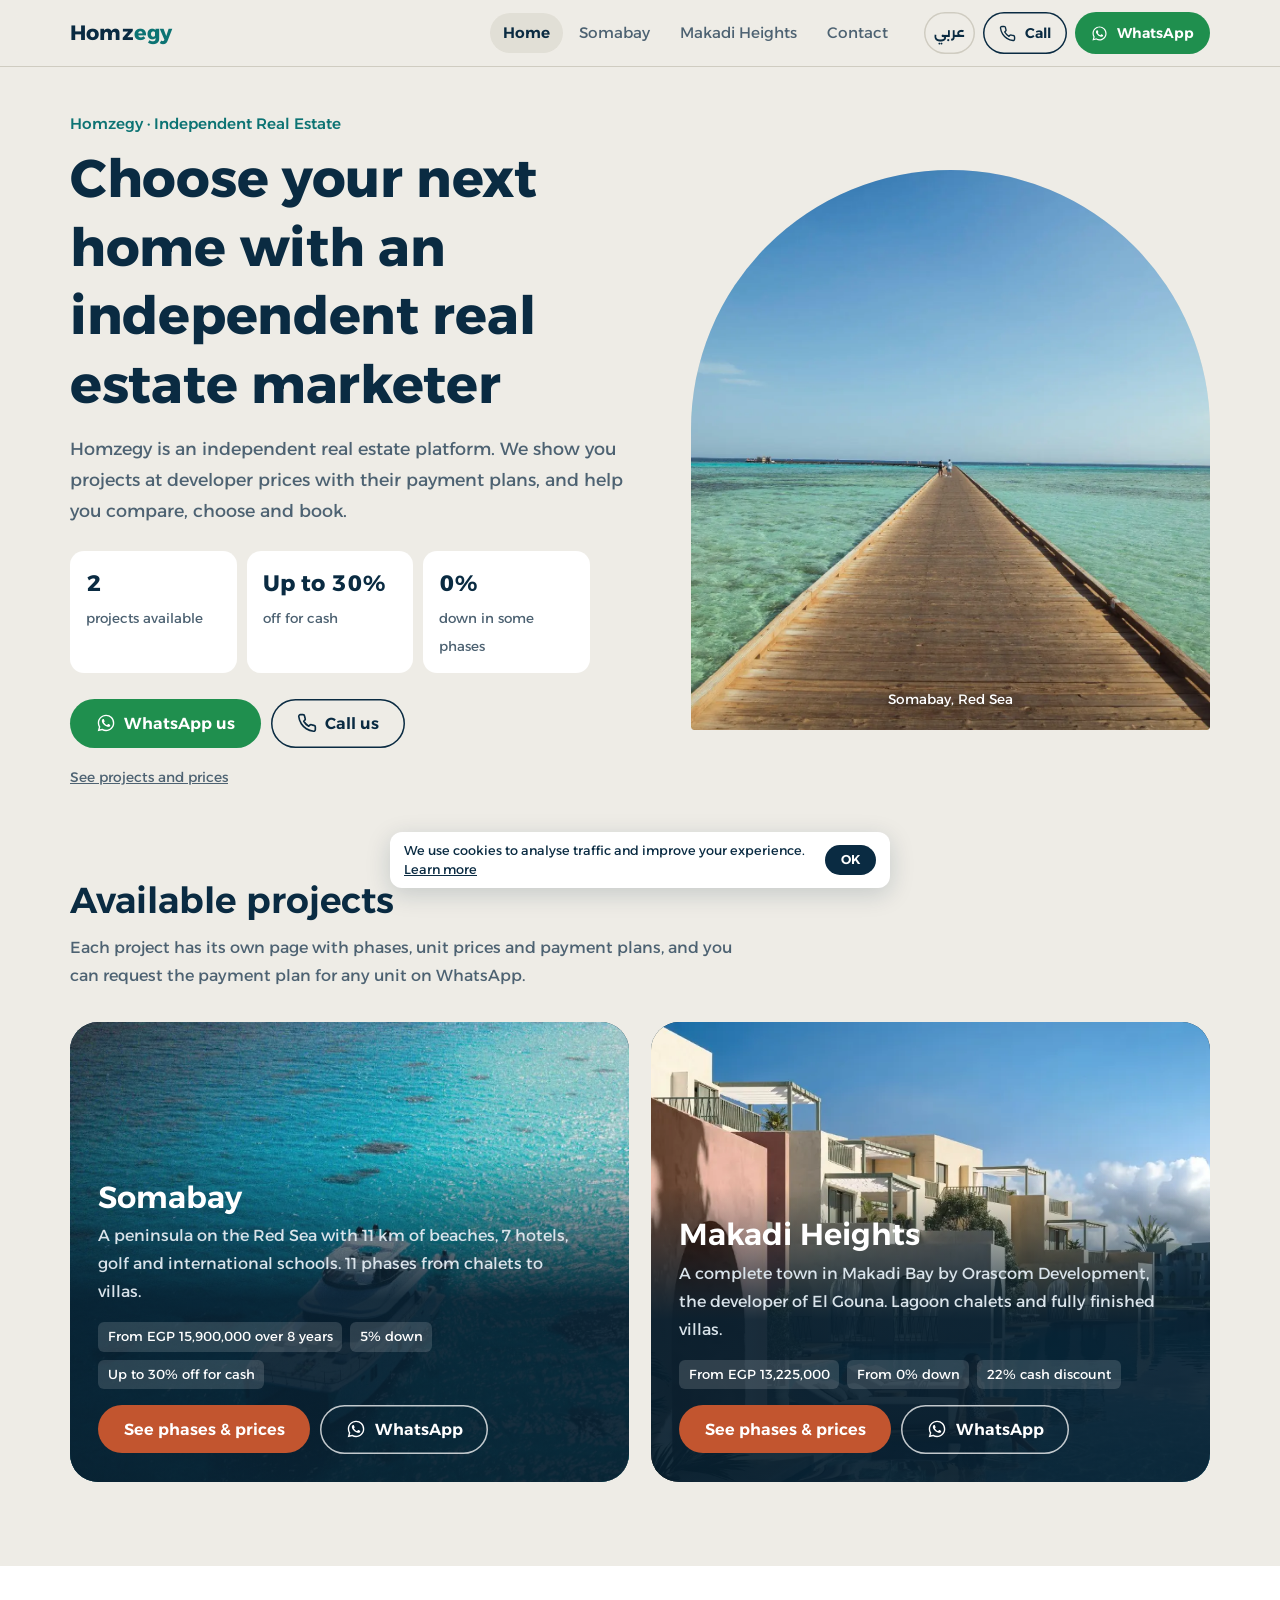
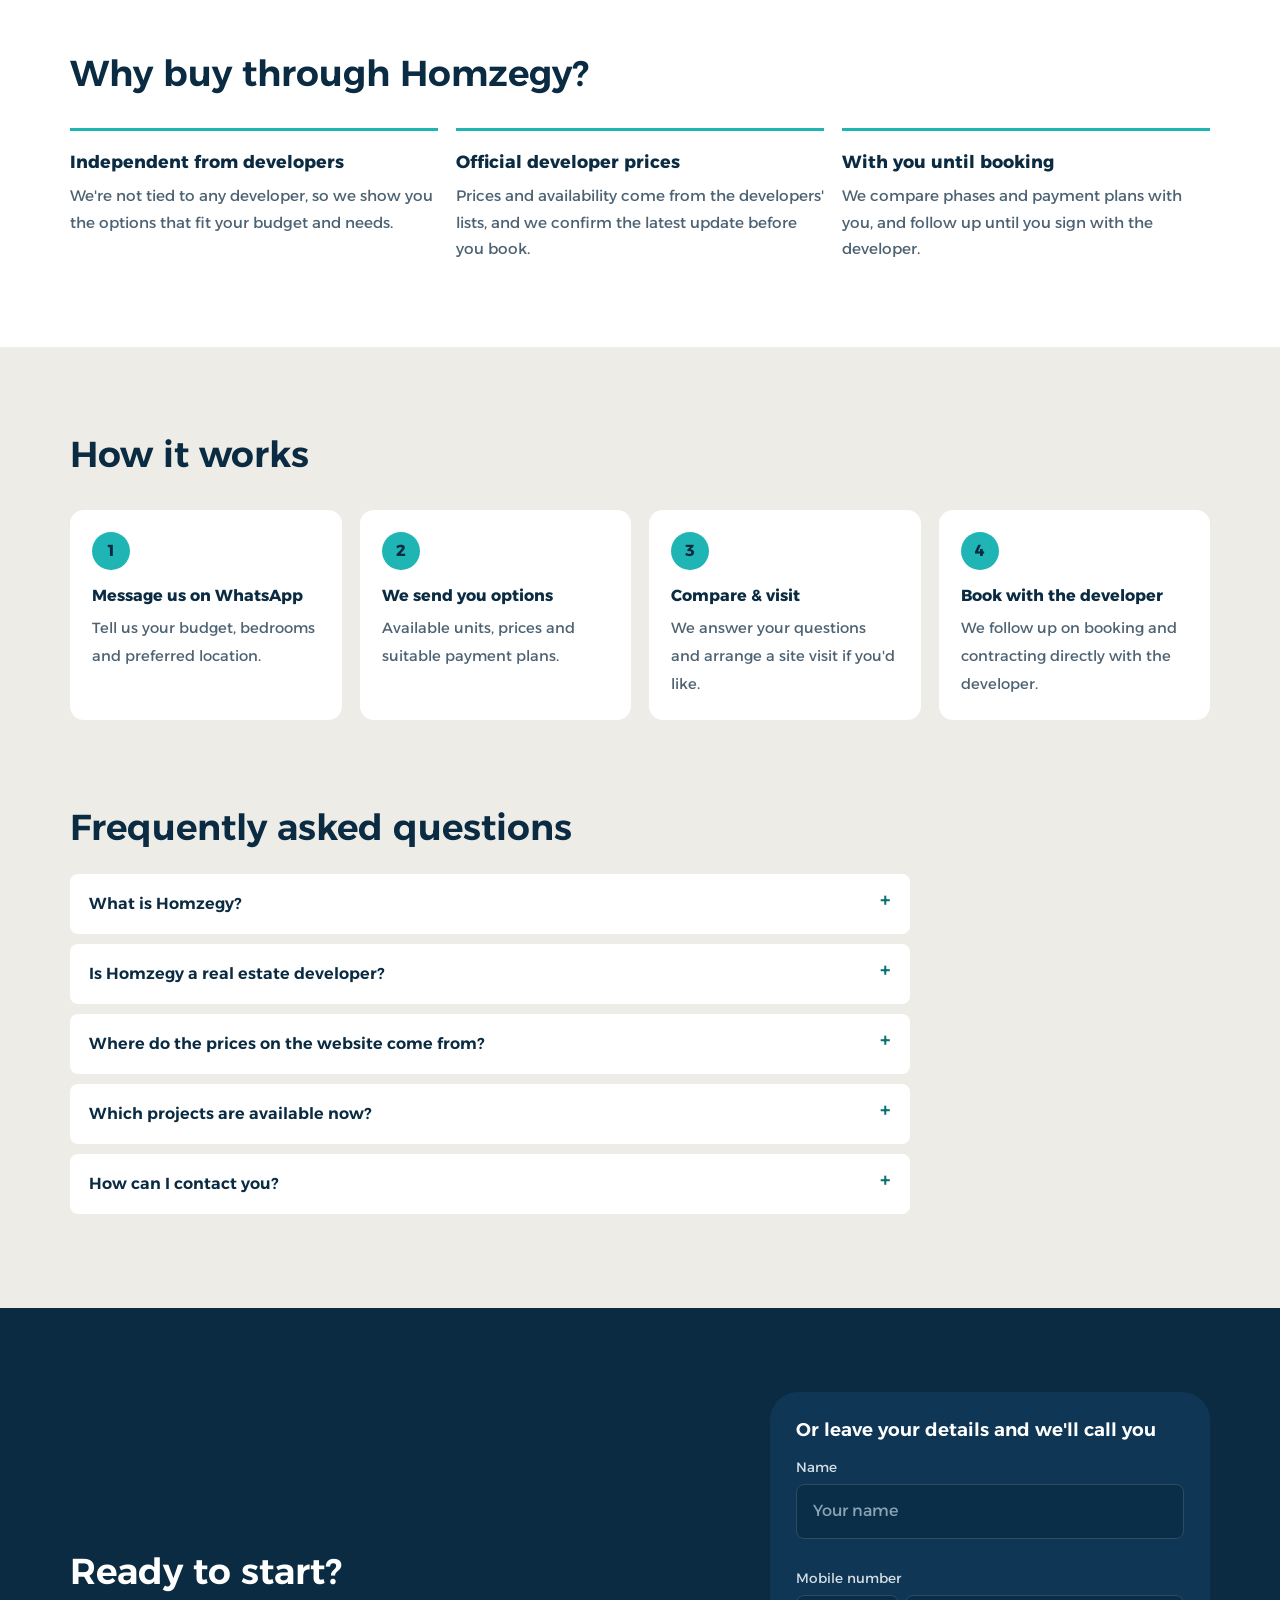
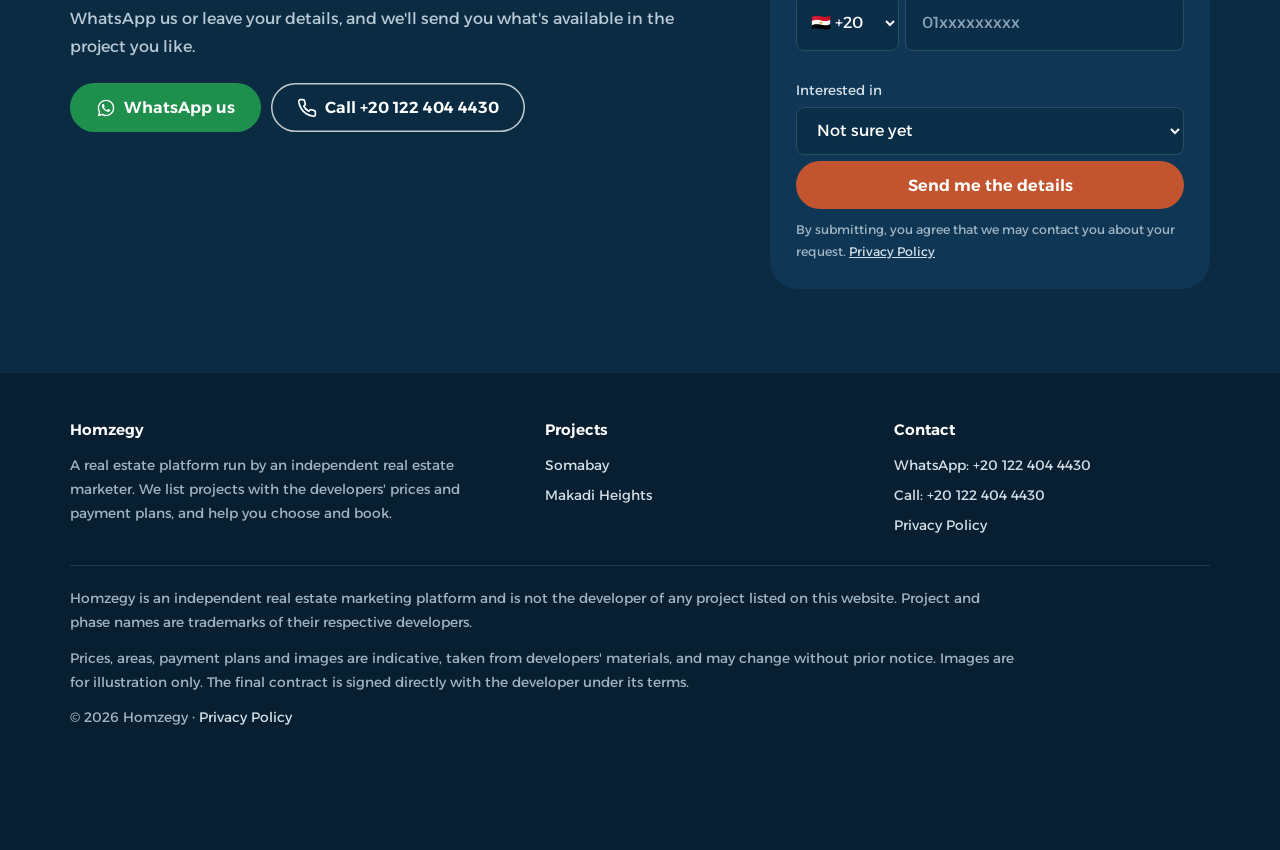
==== en/index.html @ 3684ed9f "Somabay prices section → marketing headline + offer chips + 4 type cards with images (no prices); re" ====
<!doctype html>
<html lang="en" dir="ltr">
<head>
<meta charset="utf-8">
<!-- Consent Mode v2: denied by default in EEA/UK/CH (until the visitor accepts), granted elsewhere -->
<script>window.dataLayer=window.dataLayer||[];function gtag(){dataLayer.push(arguments);}
var hzD={ad_storage:'denied',ad_user_data:'denied',ad_personalization:'denied',analytics_storage:'denied'},hzG={ad_storage:'granted',ad_user_data:'granted',ad_personalization:'granted',analytics_storage:'granted'};
gtag('consent','default',Object.assign({region:["AT", "BE", "BG", "HR", "CY", "CZ", "DK", "EE", "FI", "FR", "DE", "GR", "HU", "IE", "IT", "LV", "LT", "LU", "MT", "NL", "PL", "PT", "RO", "SK", "SI", "ES", "SE", "IS", "LI", "NO", "GB", "CH"],wait_for_update:500},hzD));
gtag('consent','default',hzG);
try{var hzC=localStorage.getItem('hz_consent');if(hzC)gtag('consent','update',hzC==='granted'?hzG:hzD);}catch(e){}</script>
<!-- Google Tag Manager -->
<script>(function(w,d,s,l,i){w[l]=w[l]||[];w[l].push({'gtm.start':
new Date().getTime(),event:'gtm.js'});var f=d.getElementsByTagName(s)[0],
j=d.createElement(s),dl=l!='dataLayer'?'&l='+l:'';j.async=true;j.src=
'https://www.googletagmanager.com/gtm.js?id='+i+dl;f.parentNode.insertBefore(j,f);
})(window,document,'script','dataLayer','GTM-5B2ZWT3M');</script>
<!-- End Google Tag Manager -->
<meta name="viewport" content="width=device-width, initial-scale=1">
<title>Homzegy | Independent Real Estate Platform in Egypt: Prices &amp; Payment Plans</title>
<meta name="description" content="Homzegy is an independent real estate platform run by an independent marketer. Compare project prices and payment plans, including Somabay (from EGP 15.9M in installments) and Makadi Heights (from EGP 13.23M), and chat with us on WhatsApp.">
<link rel="canonical" href="https://homzegy.com/en/">
<link rel="alternate" hreflang="ar" href="https://homzegy.com/">
<link rel="alternate" hreflang="en" href="https://homzegy.com/en/">
<link rel="alternate" hreflang="x-default" href="https://homzegy.com/">
<meta name="robots" content="index,follow,max-image-preview:large">
<meta name="theme-color" content="#0A2B42">
<meta property="og:type" content="website">
<meta property="og:site_name" content="Homzegy">
<meta property="og:locale" content="en_US">
<meta property="og:locale:alternate" content="ar_EG">
<meta property="og:title" content="Homzegy | Independent Real Estate Platform in Egypt: Prices &amp; Payment Plans">
<meta property="og:description" content="Homzegy is an independent real estate platform run by an independent marketer. Compare project prices and payment plans, including Somabay (from EGP 15.9M in installments) and Makadi Heights (from EGP 13.23M), and chat with us on WhatsApp.">
<meta property="og:url" content="https://homzegy.com/en/">
<meta property="og:image" content="https://homzegy.com/assets/img/brand/og-home.jpg">
<meta property="og:image:width" content="1200">
<meta property="og:image:height" content="630">
<meta name="twitter:card" content="summary_large_image">
<link rel="icon" href="/assets/img/brand/favicon.svg" type="image/svg+xml">
<link rel="apple-touch-icon" href="/assets/img/brand/apple-touch-icon.png">
<link rel="preconnect" href="https://fonts.googleapis.com">
<link rel="preconnect" href="https://fonts.gstatic.com" crossorigin>
<link href="https://fonts.googleapis.com/css2?family=Alexandria:wght@300;400;500;600;700&display=swap" rel="stylesheet">
<link rel="preload" as="image" href="/assets/img/somabay/g-jetty.webp" fetchpriority="high">
<link rel="stylesheet" href="/assets/css/style.css?v=25">
<script type="application/ld+json">{"@context": "https://schema.org", "@type": "RealEstateAgent", "@id": "https://homzegy.com/#org", "name": "Homzegy", "url": "https://homzegy.com/", "logo": "https://homzegy.com/assets/img/brand/apple-touch-icon.png", "image": "https://homzegy.com/assets/img/brand/og-home.jpg", "telephone": "+201224044430", "areaServed": {"@type": "Country", "name": "Egypt"}, "description": "An independent real estate platform in Egypt run by an independent real estate marketer, listing projects with developer prices and payment plans, currently including Somabay and Makadi Heights.", "contactPoint": {"@type": "ContactPoint", "telephone": "+201224044430", "contactType": "sales", "availableLanguage": ["ar", "en"]}}</script>
<script type="application/ld+json">{"@context": "https://schema.org", "@type": "WebSite", "name": "Homzegy", "url": "https://homzegy.com/en/", "inLanguage": "en", "publisher": {"@id": "https://homzegy.com/#org"}}</script>
<script type="application/ld+json">{"@context": "https://schema.org", "@type": "FAQPage", "mainEntity": [{"@type": "Question", "name": "What is Homzegy?", "acceptedAnswer": {"@type": "Answer", "text": "Homzegy is a real estate platform run by an independent real estate marketer. We list projects with the developers' prices and payment plans, and help you compare, choose and book."}}, {"@type": "Question", "name": "Is Homzegy a real estate developer?", "acceptedAnswer": {"@type": "Answer", "text": "No. Homzegy isn't affiliated with any developer. You sign directly with the developer, and we help you from the first question until booking."}}, {"@type": "Question", "name": "Where do the prices on the website come from?", "acceptedAnswer": {"@type": "Answer", "text": "From the developers' official price lists as of October 2026. Prices change, so we confirm the latest price and availability before you book."}}, {"@type": "Question", "name": "Which projects are available now?", "acceptedAnswer": {"@type": "Answer", "text": "Somabay on the Red Sea, from EGP 15,900,000 on 8-year installments with 5% down and up to 30% off for cash; and Makadi Heights by Orascom Development, from EGP 13,225,000 with down payments from 0%."}}, {"@type": "Question", "name": "How can I contact you?", "acceptedAnswer": {"@type": "Answer", "text": "WhatsApp or call +20 122 404 4430, or leave your details in the form and we'll call you."}}]}</script>
</head>
<body data-project="Homzegy" data-page="home" data-wa-default="Hello, I&#x27;d like to know the available projects.">
<!-- Google Tag Manager (noscript) -->
<noscript><iframe src="https://www.googletagmanager.com/ns.html?id=GTM-5B2ZWT3M"
height="0" width="0" style="display:none;visibility:hidden"></iframe></noscript>
<!-- End Google Tag Manager (noscript) -->
<a class="sr-only" href="#main">Skip to content</a>
<header class="top">
  <div class="wrap">
    <a class="brand" href="/en/" aria-label="Homzegy home">Homz<span>egy</span></a>
    <nav class="nav" aria-label="Main menu"><a href="/en/" aria-current="page">Home</a><a href="/en/somabay/">Somabay</a><a href="/en/makadi-heights/">Makadi Heights</a><a href="#contact">Contact</a></nav>
    <div class="top-actions">
      <a class="lang-sw" href="/" hreflang="ar" lang="ar" data-lang-switch>عربي</a>
      <a class="btn btn-ghost btn-sm" href="tel:+201224044430" data-call data-loc="header"><svg viewBox="0 0 24 24" aria-hidden="true" fill="none" stroke="currentColor" stroke-width="2" stroke-linecap="round" stroke-linejoin="round"><path d="M22 16.92v3a2 2 0 0 1-2.18 2 19.8 19.8 0 0 1-8.63-3.07 19.5 19.5 0 0 1-6-6A19.8 19.8 0 0 1 2.12 4.18 2 2 0 0 1 4.11 2h3a2 2 0 0 1 2 1.72c.13.96.36 1.9.7 2.81a2 2 0 0 1-.45 2.11L8.09 9.91a16 16 0 0 0 6 6l1.27-1.27a2 2 0 0 1 2.11-.45c.91.34 1.85.57 2.81.7A2 2 0 0 1 22 16.92Z"/></svg><span>Call</span></a>
      <a class="btn btn-wa btn-sm" href="https://wa.me/201224044430" data-wa data-loc="header"><svg viewBox="0 0 24 24" aria-hidden="true" fill="currentColor"><path d="M19.05 4.91A9.82 9.82 0 0 0 12.04 2C6.58 2 2.13 6.45 2.13 11.91c0 1.75.46 3.45 1.32 4.95L2.05 22l5.25-1.38a9.9 9.9 0 0 0 4.74 1.21c5.46 0 9.91-4.45 9.91-9.91 0-2.65-1.03-5.14-2.9-7.01Zm-7.01 15.24a8.2 8.2 0 0 1-4.19-1.15l-.3-.18-3.12.82.83-3.04-.2-.31a8.19 8.19 0 0 1-1.26-4.38c0-4.54 3.7-8.23 8.24-8.23 2.2 0 4.27.86 5.82 2.42a8.18 8.18 0 0 1 2.41 5.82c0 4.54-3.69 8.23-8.23 8.23Zm4.52-6.16c-.25-.12-1.47-.72-1.69-.81-.23-.08-.39-.12-.56.13-.17.25-.64.81-.78.97-.14.17-.29.19-.54.06-.25-.12-1.05-.39-1.99-1.23-.74-.66-1.23-1.47-1.38-1.72-.14-.25-.02-.38.11-.51.11-.11.25-.29.37-.43.13-.15.17-.25.25-.42.08-.17.04-.31-.02-.43-.06-.13-.56-1.34-.76-1.84-.2-.48-.41-.42-.56-.43h-.48c-.17 0-.43.06-.66.31-.22.25-.86.85-.86 2.07 0 1.22.89 2.4 1.01 2.56.12.17 1.75 2.67 4.23 3.74.59.26 1.05.41 1.41.52.59.19 1.13.16 1.56.1.48-.07 1.47-.6 1.67-1.18.21-.58.21-1.07.14-1.18-.06-.1-.22-.16-.47-.28Z"/></svg><span>WhatsApp</span></a>
      <details class="menu"><summary aria-label="Menu"><svg viewBox="0 0 24 24" aria-hidden="true" fill="none" stroke="currentColor" stroke-width="2" stroke-linecap="round"><path d="M4 7h16M4 12h16M4 17h16"/></svg></summary><nav class="menu-panel" aria-label="Menu"><a href="/en/" aria-current="page">Home</a><a href="/en/somabay/">Somabay</a><a href="/en/makadi-heights/">Makadi Heights</a><a href="#contact">Contact</a><a href="/en/privacy-policy/">Privacy Policy</a></nav></details>
    </div>
  </div>
</header>
<main id="main">
<section class="hero">
  <div class="wrap hero-grid">
    <div>
      <p class="eyebrow-dev">Homzegy · Independent Real Estate</p>
      <h1>Choose your next home with an independent real estate marketer</h1>
      <p class="sub">Homzegy is an independent real estate platform. We show you projects at developer prices with their payment plans, and help you compare, choose and book.</p>
      <div class="offer">
        <div><b class="num">2</b><small>projects available</small></div>
        <div><b>Up to <span class="num">30%</span></b><small>off for cash</small></div>
        <div><b class="num">0%</b><small>down in some phases</small></div>
      </div>
      <div class="cta-row">
        <a class="btn btn-wa" href="https://wa.me/201224044430" data-wa data-loc="hero"><svg viewBox="0 0 24 24" aria-hidden="true" fill="currentColor"><path d="M19.05 4.91A9.82 9.82 0 0 0 12.04 2C6.58 2 2.13 6.45 2.13 11.91c0 1.75.46 3.45 1.32 4.95L2.05 22l5.25-1.38a9.9 9.9 0 0 0 4.74 1.21c5.46 0 9.91-4.45 9.91-9.91 0-2.65-1.03-5.14-2.9-7.01Zm-7.01 15.24a8.2 8.2 0 0 1-4.19-1.15l-.3-.18-3.12.82.83-3.04-.2-.31a8.19 8.19 0 0 1-1.26-4.38c0-4.54 3.7-8.23 8.24-8.23 2.2 0 4.27.86 5.82 2.42a8.18 8.18 0 0 1 2.41 5.82c0 4.54-3.69 8.23-8.23 8.23Zm4.52-6.16c-.25-.12-1.47-.72-1.69-.81-.23-.08-.39-.12-.56.13-.17.25-.64.81-.78.97-.14.17-.29.19-.54.06-.25-.12-1.05-.39-1.99-1.23-.74-.66-1.23-1.47-1.38-1.72-.14-.25-.02-.38.11-.51.11-.11.25-.29.37-.43.13-.15.17-.25.25-.42.08-.17.04-.31-.02-.43-.06-.13-.56-1.34-.76-1.84-.2-.48-.41-.42-.56-.43h-.48c-.17 0-.43.06-.66.31-.22.25-.86.85-.86 2.07 0 1.22.89 2.4 1.01 2.56.12.17 1.75 2.67 4.23 3.74.59.26 1.05.41 1.41.52.59.19 1.13.16 1.56.1.48-.07 1.47-.6 1.67-1.18.21-.58.21-1.07.14-1.18-.06-.1-.22-.16-.47-.28Z"/></svg><span>WhatsApp us</span></a>
        <a class="btn btn-ghost" href="tel:+201224044430" data-call data-loc="hero"><svg viewBox="0 0 24 24" aria-hidden="true" fill="none" stroke="currentColor" stroke-width="2" stroke-linecap="round" stroke-linejoin="round"><path d="M22 16.92v3a2 2 0 0 1-2.18 2 19.8 19.8 0 0 1-8.63-3.07 19.5 19.5 0 0 1-6-6A19.8 19.8 0 0 1 2.12 4.18 2 2 0 0 1 4.11 2h3a2 2 0 0 1 2 1.72c.13.96.36 1.9.7 2.81a2 2 0 0 1-.45 2.11L8.09 9.91a16 16 0 0 0 6 6l1.27-1.27a2 2 0 0 1 2.11-.45c.91.34 1.85.57 2.81.7A2 2 0 0 1 22 16.92Z"/></svg><span>Call us</span></a>
      </div>
      <p class="trust"><a class="link" href="#projects">See projects and prices</a></p>
    </div>
    <figure class="hero-media arch">
      <img src="/assets/img/somabay/g-jetty.webp" alt="Wooden jetty over the Red Sea" width="1200" height="1798" fetchpriority="high" style="object-position:center 65%">
      <figcaption>Somabay, Red Sea</figcaption>
    </figure>
  </div>
</section>

<section class="block" id="projects" style="padding-top:20px">
  <div class="wrap">
    <h2>Available projects</h2>
    <p class="lead">Each project has its own page with phases, unit prices and payment plans, and you can request the payment plan for any unit on WhatsApp.</p>
    <div class="proj-grid">
      <article class="proj-card">
        <img src="/assets/img/somabay/hero-yacht.webp" alt="Somabay on the Red Sea" width="1183" height="1643" loading="lazy" decoding="async" style="object-position:center 40%">
        <div class="pc-body">
          <h3>Somabay</h3>
          <p>A peninsula on the Red Sea with 11 km of beaches, 7 hotels, golf and international schools. 11 phases from chalets to villas.</p>
          <div class="pc-meta"><span>From EGP 15,900,000 over 8 years</span><span>5% down</span><span>Up to 30% off for cash</span></div>
          <div class="cta-row"><a class="btn btn-coral" href="/en/somabay/">See phases & prices</a><a class="btn btn-light" href="https://wa.me/201224044430" data-wa data-loc="home_project_card" data-wa-msg="Hello, I&#x27;d like the prices and payment plans.
Project: Somabay" data-phase="Somabay"><svg viewBox="0 0 24 24" aria-hidden="true" fill="currentColor"><path d="M19.05 4.91A9.82 9.82 0 0 0 12.04 2C6.58 2 2.13 6.45 2.13 11.91c0 1.75.46 3.45 1.32 4.95L2.05 22l5.25-1.38a9.9 9.9 0 0 0 4.74 1.21c5.46 0 9.91-4.45 9.91-9.91 0-2.65-1.03-5.14-2.9-7.01Zm-7.01 15.24a8.2 8.2 0 0 1-4.19-1.15l-.3-.18-3.12.82.83-3.04-.2-.31a8.19 8.19 0 0 1-1.26-4.38c0-4.54 3.7-8.23 8.24-8.23 2.2 0 4.27.86 5.82 2.42a8.18 8.18 0 0 1 2.41 5.82c0 4.54-3.69 8.23-8.23 8.23Zm4.52-6.16c-.25-.12-1.47-.72-1.69-.81-.23-.08-.39-.12-.56.13-.17.25-.64.81-.78.97-.14.17-.29.19-.54.06-.25-.12-1.05-.39-1.99-1.23-.74-.66-1.23-1.47-1.38-1.72-.14-.25-.02-.38.11-.51.11-.11.25-.29.37-.43.13-.15.17-.25.25-.42.08-.17.04-.31-.02-.43-.06-.13-.56-1.34-.76-1.84-.2-.48-.41-.42-.56-.43h-.48c-.17 0-.43.06-.66.31-.22.25-.86.85-.86 2.07 0 1.22.89 2.4 1.01 2.56.12.17 1.75 2.67 4.23 3.74.59.26 1.05.41 1.41.52.59.19 1.13.16 1.56.1.48-.07 1.47-.6 1.67-1.18.21-.58.21-1.07.14-1.18-.06-.1-.22-.16-.47-.28Z"/></svg><span>WhatsApp</span></a></div>
        </div>
      </article>
      <article class="proj-card">
        <img src="/assets/img/makadi/hero-lagoon.webp" alt="Makadi Heights by Orascom Development" width="1600" height="648" loading="lazy" decoding="async" style="object-position:22% center">
        <div class="pc-body">
          <h3>Makadi Heights</h3>
          <p>A complete town in Makadi Bay by Orascom Development, the developer of El Gouna. Lagoon chalets and fully finished villas.</p>
          <div class="pc-meta"><span>From EGP 13,225,000</span><span>From 0% down</span><span>22% cash discount</span></div>
          <div class="cta-row"><a class="btn btn-coral" href="/en/makadi-heights/">See phases & prices</a><a class="btn btn-light" href="https://wa.me/201224044430" data-wa data-loc="home_project_card" data-wa-msg="Hello, I&#x27;d like the prices and payment plans.
Project: Makadi Heights" data-phase="Makadi Heights"><svg viewBox="0 0 24 24" aria-hidden="true" fill="currentColor"><path d="M19.05 4.91A9.82 9.82 0 0 0 12.04 2C6.58 2 2.13 6.45 2.13 11.91c0 1.75.46 3.45 1.32 4.95L2.05 22l5.25-1.38a9.9 9.9 0 0 0 4.74 1.21c5.46 0 9.91-4.45 9.91-9.91 0-2.65-1.03-5.14-2.9-7.01Zm-7.01 15.24a8.2 8.2 0 0 1-4.19-1.15l-.3-.18-3.12.82.83-3.04-.2-.31a8.19 8.19 0 0 1-1.26-4.38c0-4.54 3.7-8.23 8.24-8.23 2.2 0 4.27.86 5.82 2.42a8.18 8.18 0 0 1 2.41 5.82c0 4.54-3.69 8.23-8.23 8.23Zm4.52-6.16c-.25-.12-1.47-.72-1.69-.81-.23-.08-.39-.12-.56.13-.17.25-.64.81-.78.97-.14.17-.29.19-.54.06-.25-.12-1.05-.39-1.99-1.23-.74-.66-1.23-1.47-1.38-1.72-.14-.25-.02-.38.11-.51.11-.11.25-.29.37-.43.13-.15.17-.25.25-.42.08-.17.04-.31-.02-.43-.06-.13-.56-1.34-.76-1.84-.2-.48-.41-.42-.56-.43h-.48c-.17 0-.43.06-.66.31-.22.25-.86.85-.86 2.07 0 1.22.89 2.4 1.01 2.56.12.17 1.75 2.67 4.23 3.74.59.26 1.05.41 1.41.52.59.19 1.13.16 1.56.1.48-.07 1.47-.6 1.67-1.18.21-.58.21-1.07.14-1.18-.06-.1-.22-.16-.47-.28Z"/></svg><span>WhatsApp</span></a></div>
        </div>
      </article>
    </div>
  </div>
</section>

<section class="block bg-white">
  <div class="wrap">
    <h2>Why buy through Homzegy?</h2>
    <div class="why">
      <div><b>Independent from developers</b><p>We're not tied to any developer, so we show you the options that fit your budget and needs.</p></div>
      <div><b>Official developer prices</b><p>Prices and availability come from the developers' lists, and we confirm the latest update before you book.</p></div>
      <div><b>With you until booking</b><p>We compare phases and payment plans with you, and follow up until you sign with the developer.</p></div>
    </div>
  </div>
</section>

<section class="block">
  <div class="wrap">
    <h2>How it works</h2>
    <ol class="steps">
      <li><b>Message us on WhatsApp</b><span>Tell us your budget, bedrooms and preferred location.</span></li>
      <li><b>We send you options</b><span>Available units, prices and suitable payment plans.</span></li>
      <li><b>Compare & visit</b><span>We answer your questions and arrange a site visit if you'd like.</span></li>
      <li><b>Book with the developer</b><span>We follow up on booking and contracting directly with the developer.</span></li>
    </ol>
  </div>
</section>

<section class="block" style="padding-top:0">
  <div class="wrap">
    <h2>Frequently asked questions</h2>
    <div class="faq"><details><summary>What is Homzegy?</summary><p>Homzegy is a real estate platform run by an independent real estate marketer. We list projects with the developers&#x27; prices and payment plans, and help you compare, choose and book.</p></details><details><summary>Is Homzegy a real estate developer?</summary><p>No. Homzegy isn&#x27;t affiliated with any developer. You sign directly with the developer, and we help you from the first question until booking.</p></details><details><summary>Where do the prices on the website come from?</summary><p>From the developers&#x27; official price lists as of October 2026. Prices change, so we confirm the latest price and availability before you book.</p></details><details><summary>Which projects are available now?</summary><p>Somabay on the Red Sea, from EGP 15,900,000 on 8-year installments with 5% down and up to 30% off for cash; and Makadi Heights by Orascom Development, from EGP 13,225,000 with down payments from 0%.</p></details><details><summary>How can I contact you?</summary><p>WhatsApp or call +20 122 404 4430, or leave your details in the form and we&#x27;ll call you.</p></details></div>
  </div>
</section>

<section class="lead-sec" id="contact" data-track-view="view_contact">
  <div class="wrap lead-grid">
    <div>
      <h2>Ready to start?</h2>
      <p class="lead">WhatsApp us or leave your details, and we'll send you what's available in the project you like.</p>
      <div class="cta-row">
        <a class="btn btn-wa" href="https://wa.me/201224044430" data-wa data-loc="home_section"><svg viewBox="0 0 24 24" aria-hidden="true" fill="currentColor"><path d="M19.05 4.91A9.82 9.82 0 0 0 12.04 2C6.58 2 2.13 6.45 2.13 11.91c0 1.75.46 3.45 1.32 4.95L2.05 22l5.25-1.38a9.9 9.9 0 0 0 4.74 1.21c5.46 0 9.91-4.45 9.91-9.91 0-2.65-1.03-5.14-2.9-7.01Zm-7.01 15.24a8.2 8.2 0 0 1-4.19-1.15l-.3-.18-3.12.82.83-3.04-.2-.31a8.19 8.19 0 0 1-1.26-4.38c0-4.54 3.7-8.23 8.24-8.23 2.2 0 4.27.86 5.82 2.42a8.18 8.18 0 0 1 2.41 5.82c0 4.54-3.69 8.23-8.23 8.23Zm4.52-6.16c-.25-.12-1.47-.72-1.69-.81-.23-.08-.39-.12-.56.13-.17.25-.64.81-.78.97-.14.17-.29.19-.54.06-.25-.12-1.05-.39-1.99-1.23-.74-.66-1.23-1.47-1.38-1.72-.14-.25-.02-.38.11-.51.11-.11.25-.29.37-.43.13-.15.17-.25.25-.42.08-.17.04-.31-.02-.43-.06-.13-.56-1.34-.76-1.84-.2-.48-.41-.42-.56-.43h-.48c-.17 0-.43.06-.66.31-.22.25-.86.85-.86 2.07 0 1.22.89 2.4 1.01 2.56.12.17 1.75 2.67 4.23 3.74.59.26 1.05.41 1.41.52.59.19 1.13.16 1.56.1.48-.07 1.47-.6 1.67-1.18.21-.58.21-1.07.14-1.18-.06-.1-.22-.16-.47-.28Z"/></svg><span>WhatsApp us</span></a>
        <a class="btn btn-light" href="tel:+201224044430" data-call data-loc="home_section"><svg viewBox="0 0 24 24" aria-hidden="true" fill="none" stroke="currentColor" stroke-width="2" stroke-linecap="round" stroke-linejoin="round"><path d="M22 16.92v3a2 2 0 0 1-2.18 2 19.8 19.8 0 0 1-8.63-3.07 19.5 19.5 0 0 1-6-6A19.8 19.8 0 0 1 2.12 4.18 2 2 0 0 1 4.11 2h3a2 2 0 0 1 2 1.72c.13.96.36 1.9.7 2.81a2 2 0 0 1-.45 2.11L8.09 9.91a16 16 0 0 0 6 6l1.27-1.27a2 2 0 0 1 2.11-.45c.91.34 1.85.57 2.81.7A2 2 0 0 1 22 16.92Z"/></svg><span>Call <span class="ltr">+20 122 404 4430</span></span></a>
      </div>
    </div>
    <div class="form-card">
      <h3>Or leave your details and we'll call you</h3>
      <form data-lead-form data-loc="home" novalidate>
        <div class="fields">
          <div data-field><label for="f-name">Name</label><input id="f-name" name="name" autocomplete="name" required placeholder="Your name"><div class="err" aria-live="polite"></div></div>
          <div data-field><label for="f-phone">Mobile number</label><div class="phone-in" dir="ltr"><select name="cc" aria-label="Country code"><option value="+20">🇪🇬 +20</option><option value="+966">🇸🇦 +966</option><option value="+971">🇦🇪 +971</option><option value="+965">🇰🇼 +965</option><option value="+974">🇶🇦 +974</option><option value="+973">🇧🇭 +973</option><option value="+968">🇴🇲 +968</option><option value="+962">🇯🇴 +962</option><option value="+961">🇱🇧 +961</option><option value="+44">🇬🇧 +44</option><option value="+49">🇩🇪 +49</option><option value="+39">🇮🇹 +39</option><option value="+33">🇫🇷 +33</option><option value="+31">🇳🇱 +31</option><option value="+41">🇨🇭 +41</option><option value="+43">🇦🇹 +43</option><option value="+32">🇧🇪 +32</option><option value="+48">🇵🇱 +48</option><option value="+420">🇨🇿 +420</option><option value="+46">🇸🇪 +46</option><option value="+7">🇷🇺 +7</option><option value="+380">🇺🇦 +380</option><option value="+1">🇺🇸 +1</option></select><input id="f-phone" name="phone" type="tel" inputmode="tel" autocomplete="tel-national" required placeholder="Mobile number"></div><div class="err" aria-live="polite"></div></div>
          <div><label for="f-int">Interested in</label><select id="f-int" name="interest"><option value="">Not sure yet</option><option value="Somabay">Somabay</option><option value="Makadi Heights">Makadi Heights</option></select></div>
          <div class="hp" aria-hidden="true"><label for="f-web">Website</label><input id="f-web" name="website" tabindex="-1" autocomplete="off"></div>
        </div>
        <button class="btn btn-coral" type="submit">Send me the details</button>
        <p class="consent">By submitting, you agree that we may contact you about your request. <a href="/en/privacy-policy/">Privacy Policy</a></p>
      </form>
    </div>
  </div>
</section>
</main>
<footer>
  <div class="wrap">
    <div class="foot-grid">
      <div>
        <h4>Homzegy</h4>
        <p>A real estate platform run by an independent real estate marketer. We list projects with the developers' prices and payment plans, and help you choose and book.</p>
      </div>
      <div>
        <h4>Projects</h4>
        <ul><li><a href="/en/somabay/">Somabay</a></li><li><a href="/en/makadi-heights/">Makadi Heights</a></li></ul>
      </div>
      <div>
        <h4>Contact</h4>
        <ul>
          <li><a href="https://wa.me/201224044430" data-wa data-loc="footer">WhatsApp: <span class="ltr">+20 122 404 4430</span></a></li>
          <li><a href="tel:+201224044430" data-call data-loc="footer">Call: <span class="ltr">+20 122 404 4430</span></a></li>
          <li><a href="/en/privacy-policy/">Privacy Policy</a></li>
        </ul>
      </div>
    </div>
    <div class="legal-note">
      <p>Homzegy is an independent real estate marketing platform and is not the developer of any project listed on this website. Project and phase names are trademarks of their respective developers.</p>
      <p>Prices, areas, payment plans and images are indicative, taken from developers' materials, and may change without prior notice. Images are for illustration only. The final contract is signed directly with the developer under its terms.</p>
      <p>© <span data-year>2026</span> Homzegy · <a href="/en/privacy-policy/">Privacy Policy</a></p>
    </div>
  </div>
</footer>
<nav class="mbar" aria-label="Quick contact">
  <a class="btn btn-light" href="tel:+201224044430" data-call data-loc="sticky_bar"><svg viewBox="0 0 24 24" aria-hidden="true" fill="none" stroke="currentColor" stroke-width="2" stroke-linecap="round" stroke-linejoin="round"><path d="M22 16.92v3a2 2 0 0 1-2.18 2 19.8 19.8 0 0 1-8.63-3.07 19.5 19.5 0 0 1-6-6A19.8 19.8 0 0 1 2.12 4.18 2 2 0 0 1 4.11 2h3a2 2 0 0 1 2 1.72c.13.96.36 1.9.7 2.81a2 2 0 0 1-.45 2.11L8.09 9.91a16 16 0 0 0 6 6l1.27-1.27a2 2 0 0 1 2.11-.45c.91.34 1.85.57 2.81.7A2 2 0 0 1 22 16.92Z"/></svg><span>Call</span></a>
  <a class="btn btn-wa" href="https://wa.me/201224044430" data-wa data-loc="sticky_bar"><svg viewBox="0 0 24 24" aria-hidden="true" fill="currentColor"><path d="M19.05 4.91A9.82 9.82 0 0 0 12.04 2C6.58 2 2.13 6.45 2.13 11.91c0 1.75.46 3.45 1.32 4.95L2.05 22l5.25-1.38a9.9 9.9 0 0 0 4.74 1.21c5.46 0 9.91-4.45 9.91-9.91 0-2.65-1.03-5.14-2.9-7.01Zm-7.01 15.24a8.2 8.2 0 0 1-4.19-1.15l-.3-.18-3.12.82.83-3.04-.2-.31a8.19 8.19 0 0 1-1.26-4.38c0-4.54 3.7-8.23 8.24-8.23 2.2 0 4.27.86 5.82 2.42a8.18 8.18 0 0 1 2.41 5.82c0 4.54-3.69 8.23-8.23 8.23Zm4.52-6.16c-.25-.12-1.47-.72-1.69-.81-.23-.08-.39-.12-.56.13-.17.25-.64.81-.78.97-.14.17-.29.19-.54.06-.25-.12-1.05-.39-1.99-1.23-.74-.66-1.23-1.47-1.38-1.72-.14-.25-.02-.38.11-.51.11-.11.25-.29.37-.43.13-.15.17-.25.25-.42.08-.17.04-.31-.02-.43-.06-.13-.56-1.34-.76-1.84-.2-.48-.41-.42-.56-.43h-.48c-.17 0-.43.06-.66.31-.22.25-.86.85-.86 2.07 0 1.22.89 2.4 1.01 2.56.12.17 1.75 2.67 4.23 3.74.59.26 1.05.41 1.41.52.59.19 1.13.16 1.56.1.48-.07 1.47-.6 1.67-1.18.21-.58.21-1.07.14-1.18-.06-.1-.22-.16-.47-.28Z"/></svg><span>WhatsApp us</span></a>
</nav>
<div class="wag" id="wa-gate" hidden>
  <div class="wag-back" data-wag-close></div>
  <div class="wag-box" role="dialog" aria-modal="true" aria-labelledby="wag-t">
    <button type="button" class="wag-x" data-wag-close aria-label="Close">×</button>
    <form data-wag-form novalidate>
      <div class="wag-ic" data-ic-wa><svg viewBox="0 0 24 24" aria-hidden="true" fill="currentColor"><path d="M19.05 4.91A9.82 9.82 0 0 0 12.04 2C6.58 2 2.13 6.45 2.13 11.91c0 1.75.46 3.45 1.32 4.95L2.05 22l5.25-1.38a9.9 9.9 0 0 0 4.74 1.21c5.46 0 9.91-4.45 9.91-9.91 0-2.65-1.03-5.14-2.9-7.01Zm-7.01 15.24a8.2 8.2 0 0 1-4.19-1.15l-.3-.18-3.12.82.83-3.04-.2-.31a8.19 8.19 0 0 1-1.26-4.38c0-4.54 3.7-8.23 8.24-8.23 2.2 0 4.27.86 5.82 2.42a8.18 8.18 0 0 1 2.41 5.82c0 4.54-3.69 8.23-8.23 8.23Zm4.52-6.16c-.25-.12-1.47-.72-1.69-.81-.23-.08-.39-.12-.56.13-.17.25-.64.81-.78.97-.14.17-.29.19-.54.06-.25-.12-1.05-.39-1.99-1.23-.74-.66-1.23-1.47-1.38-1.72-.14-.25-.02-.38.11-.51.11-.11.25-.29.37-.43.13-.15.17-.25.25-.42.08-.17.04-.31-.02-.43-.06-.13-.56-1.34-.76-1.84-.2-.48-.41-.42-.56-.43h-.48c-.17 0-.43.06-.66.31-.22.25-.86.85-.86 2.07 0 1.22.89 2.4 1.01 2.56.12.17 1.75 2.67 4.23 3.74.59.26 1.05.41 1.41.52.59.19 1.13.16 1.56.1.48-.07 1.47-.6 1.67-1.18.21-.58.21-1.07.14-1.18-.06-.1-.22-.16-.47-.28Z"/></svg></div><div class="wag-ic wag-ic-form" data-ic-form hidden><svg viewBox="0 0 24 24" aria-hidden="true" fill="none" stroke="currentColor" stroke-width="2" stroke-linecap="round" stroke-linejoin="round"><path d="M4 20h4L19 9l-4-4L4 16v4Z"/><path d="M13.5 6.5l4 4"/></svg></div>
      <h3 id="wag-t">More details on WhatsApp</h3>
      <p class="wag-ctx" data-wag-ctx hidden></p>
      <p class="wag-sub">Enter your name and number and we'll take you to WhatsApp right away.</p>
      <div class="fields">
        <div data-field><label for="g-name">Name</label><input id="g-name" name="name" autocomplete="name" required placeholder="Your name"><div class="err" aria-live="polite"></div></div>
        <div data-field><label for="g-phone">Mobile number</label><div class="phone-in" dir="ltr"><select name="cc" aria-label="Country code"><option value="+20">🇪🇬 +20</option><option value="+966">🇸🇦 +966</option><option value="+971">🇦🇪 +971</option><option value="+965">🇰🇼 +965</option><option value="+974">🇶🇦 +974</option><option value="+973">🇧🇭 +973</option><option value="+968">🇴🇲 +968</option><option value="+962">🇯🇴 +962</option><option value="+961">🇱🇧 +961</option><option value="+44">🇬🇧 +44</option><option value="+49">🇩🇪 +49</option><option value="+39">🇮🇹 +39</option><option value="+33">🇫🇷 +33</option><option value="+31">🇳🇱 +31</option><option value="+41">🇨🇭 +41</option><option value="+43">🇦🇹 +43</option><option value="+32">🇧🇪 +32</option><option value="+48">🇵🇱 +48</option><option value="+420">🇨🇿 +420</option><option value="+46">🇸🇪 +46</option><option value="+7">🇷🇺 +7</option><option value="+380">🇺🇦 +380</option><option value="+1">🇺🇸 +1</option></select><input id="g-phone" name="phone" type="tel" inputmode="tel" autocomplete="tel-national" required placeholder="Mobile number"></div><div class="err" aria-live="polite"></div></div>
        <div data-field data-email hidden><label for="g-email">Email <small>(optional)</small></label><input id="g-email" name="email" type="email" inputmode="email" autocomplete="email" dir="ltr" placeholder="name@email.com"><div class="err" aria-live="polite"></div></div>
        <div class="hp" aria-hidden="true"><label for="g-web">Website</label><input id="g-web" name="website" tabindex="-1" autocomplete="off"></div>
      </div>
      <button class="btn btn-wa wag-go" type="submit" data-mode="wa"><svg viewBox="0 0 24 24" aria-hidden="true" fill="currentColor"><path d="M19.05 4.91A9.82 9.82 0 0 0 12.04 2C6.58 2 2.13 6.45 2.13 11.91c0 1.75.46 3.45 1.32 4.95L2.05 22l5.25-1.38a9.9 9.9 0 0 0 4.74 1.21c5.46 0 9.91-4.45 9.91-9.91 0-2.65-1.03-5.14-2.9-7.01Zm-7.01 15.24a8.2 8.2 0 0 1-4.19-1.15l-.3-.18-3.12.82.83-3.04-.2-.31a8.19 8.19 0 0 1-1.26-4.38c0-4.54 3.7-8.23 8.24-8.23 2.2 0 4.27.86 5.82 2.42a8.18 8.18 0 0 1 2.41 5.82c0 4.54-3.69 8.23-8.23 8.23Zm4.52-6.16c-.25-.12-1.47-.72-1.69-.81-.23-.08-.39-.12-.56.13-.17.25-.64.81-.78.97-.14.17-.29.19-.54.06-.25-.12-1.05-.39-1.99-1.23-.74-.66-1.23-1.47-1.38-1.72-.14-.25-.02-.38.11-.51.11-.11.25-.29.37-.43.13-.15.17-.25.25-.42.08-.17.04-.31-.02-.43-.06-.13-.56-1.34-.76-1.84-.2-.48-.41-.42-.56-.43h-.48c-.17 0-.43.06-.66.31-.22.25-.86.85-.86 2.07 0 1.22.89 2.4 1.01 2.56.12.17 1.75 2.67 4.23 3.74.59.26 1.05.41 1.41.52.59.19 1.13.16 1.56.1.48-.07 1.47-.6 1.67-1.18.21-.58.21-1.07.14-1.18-.06-.1-.22-.16-.47-.28Z"/></svg><span>Continue on WhatsApp</span></button>
      <button class="wag-alt" type="button" data-wag-switch>Don't use WhatsApp? Request a call back instead</button>
      <button class="btn btn-coral wag-send" type="submit" data-mode="form" hidden>Send my details</button>
      <p class="consent">By submitting, you agree that we may contact you about your request. <a href="/en/privacy-policy/">Privacy Policy</a></p>
    </form>
  </div>
</div>
<div class="cookie" id="cookie" role="region" aria-label="Cookies">
  <span>We use cookies to analyse traffic and improve your experience. <a href="/en/privacy-policy/">Learn more</a></span>
  <button type="button" class="ck-no" data-ck-no hidden>Decline</button><button type="button" data-ck-ok>OK</button>
</div>
<script src="/assets/js/main.js?v=25" defer></script>
</body>
</html>
---- assets/css/style.css ----
/* Homzegy — shared styles
   Palette: Abyss Navy #0A2B42 · Reef Teal #1FB5B5 · Coral #E3734F · Sand #E1DFD6 */
:root{
  --navy:#0A2B42; --navy-2:#071F30; --navy-3:#0F3654;
  --teal:#1FB5B5; --teal-ink:#0C7373;
  --coral:#E3734F; --coral-btn:#C2552F; --coral-btn-h:#A9461F;
  --wa:#1F8F4E; --wa-h:#187540;
  --sand:#E1DFD6; --sand-2:#EEECE6; --white:#fff;
  --ink:#0A2B42; --muted:#4D6272; --line:#CFCCC1; --line-2:#ECEAE3;
  --r-lg:28px; --r:14px; --r-sm:8px;
  --wrap:1180px;
}
*{box-sizing:border-box;margin:0;padding:0}
html{scroll-behavior:smooth;-webkit-text-size-adjust:100%}
body{font-family:"Alexandria",system-ui,-apple-system,"Segoe UI",Tahoma,sans-serif;color:var(--ink);background:var(--sand-2);line-height:1.75;font-size:16px;-webkit-font-smoothing:antialiased}
img{max-width:100%;display:block;height:auto}
a{color:inherit}
:focus-visible{outline:3px solid var(--teal);outline-offset:3px;border-radius:4px}
[hidden]{display:none!important}
a.sr-only:focus{position:fixed;top:8px;right:8px;width:auto;height:auto;clip:auto;z-index:100;background:#fff;padding:.6rem 1rem;border-radius:8px}
.sr-only{position:absolute;width:1px;height:1px;overflow:hidden;clip:rect(0 0 0 0);white-space:nowrap}
.wrap{max-width:var(--wrap);margin-inline:auto;padding-inline:20px}
h1,h2,h3{line-height:1.3;font-weight:600}
h2{font-size:clamp(1.55rem,3.1vw,2.25rem);margin-bottom:.6rem}
.lead{color:var(--muted);max-width:62ch}
.num{font-feature-settings:"tnum"}
.ltr{direction:ltr;unicode-bidi:isolate;display:inline-block}
section.block{padding:84px 0}
.bg-white{background:var(--white)}
.bg-sand{background:var(--sand)}

/* ---------- buttons ---------- */
.btn{display:inline-flex;align-items:center;justify-content:center;gap:.55rem;font:inherit;font-weight:600;font-size:1rem;line-height:1.2;border:0;border-radius:999px;padding:.9rem 1.6rem;cursor:pointer;text-decoration:none;transition:background .2s,color .2s;white-space:nowrap}
.btn svg{width:20px;height:20px;flex:0 0 auto}
.btn-wa{background:var(--wa);color:#fff}
.btn-wa:hover{background:var(--wa-h)}
.btn-coral{background:var(--coral-btn);color:#fff}
.btn-coral:hover{background:var(--coral-btn-h)}
.btn-ghost{background:transparent;color:var(--navy);box-shadow:inset 0 0 0 1.5px var(--navy)}
.btn-ghost:hover{background:var(--navy);color:#fff}
.btn-light{background:transparent;color:#fff;box-shadow:inset 0 0 0 1.5px rgba(255,255,255,.75)}
.btn-light:hover{background:#fff;color:var(--navy)}
.btn-sm{padding:.55rem 1rem;font-size:.88rem}
.btn-sm svg{width:17px;height:17px}
.cta-row{display:flex;flex-wrap:wrap;gap:10px;align-items:center}
.cta-row .link{font-size:.92rem;color:var(--muted);text-underline-offset:4px}

/* ---------- header ---------- */
.top{position:sticky;top:0;z-index:40;transition:transform .25s ease;background:rgba(238,236,230,.94);backdrop-filter:blur(8px);-webkit-backdrop-filter:blur(8px);border-bottom:1px solid var(--line)}
.top .wrap{display:flex;align-items:center;gap:24px;height:66px}
.brand{font-weight:700;font-size:1.3rem;text-decoration:none;letter-spacing:.2px;direction:ltr}
.brand span{color:var(--teal-ink)}
.nav{display:flex;gap:4px;margin-inline-start:auto}
.nav a{text-decoration:none;font-size:.95rem;padding:.4rem .8rem;border-radius:999px;color:var(--muted)}
.nav a:hover{color:var(--navy);background:var(--sand)}
.nav a[aria-current="page"]{color:var(--navy);background:var(--sand);font-weight:600}
.top-actions{display:flex;gap:8px}
.menu{display:none;position:relative}
.menu summary{list-style:none;cursor:pointer;width:42px;height:42px;border-radius:50%;display:grid;place-items:center;box-shadow:inset 0 0 0 1.5px var(--navy)}
.menu summary::-webkit-details-marker{display:none}
.menu summary svg{width:20px;height:20px}
.menu-panel{position:fixed;left:0;right:0;top:60px;background:#fff;border-radius:0 0 18px 18px;box-shadow:0 18px 32px rgba(10,43,66,.18);padding:6px 16px 14px;display:grid;z-index:45}
.menu-panel a{padding:.9rem 4px;text-decoration:none;font-size:1.05rem;border-bottom:1px solid var(--line-2)}
.menu-panel a:last-child{border-bottom:0;color:var(--muted);font-size:.92rem}
.menu-panel a[aria-current="page"]{color:var(--teal-ink);font-weight:600}
.menu[open] summary{background:var(--navy);color:#fff}
.menu-panel a:hover{background:var(--sand-2)}

/* ---------- hero ---------- */
.hero{padding:44px 0 68px}
.hero-grid{display:grid;grid-template-columns:1.05fr .95fr;gap:48px;align-items:center}
.eyebrow-dev{color:var(--teal-ink);font-weight:500;font-size:.95rem;margin-bottom:.4rem}
.hero h1{font-size:clamp(2rem,4.4vw,3.3rem);font-weight:700;letter-spacing:-.3px;margin-bottom:1rem}
.hero .sub{font-size:1.1rem;color:var(--muted);max-width:48ch}
.offer{display:grid;grid-template-columns:repeat(3,minmax(0,1fr));gap:10px;margin:1.5rem 0 1.6rem;max-width:520px}
.offer div{background:var(--white);border-radius:var(--r);padding:.85rem 1rem}
.offer b{display:block;font-size:1.4rem;font-weight:700}
.offer small{color:var(--muted);font-size:.84rem}
.hero-media{position:relative;min-height:560px;border-radius:var(--r) var(--r) var(--r) 220px;overflow:hidden;background:var(--sand)}
.hero-media img{position:absolute;inset:0;width:100%;height:100%;object-fit:cover}
.hero-media figcaption{position:absolute;bottom:18px;right:20px;color:#fff;font-size:.85rem;text-shadow:0 1px 8px rgba(0,0,0,.55);direction:ltr}
.hero-media.arch{border-radius:999px 999px var(--r) var(--r)}
.hero-media.arch figcaption{right:50%;transform:translateX(50%);white-space:nowrap}
.trust{margin-top:1.1rem;font-size:.86rem;color:var(--muted)}

/* ---------- facts band ---------- */
.facts{background:var(--navy);color:#fff;padding:40px 0}
.facts ul{list-style:none;display:grid;grid-template-columns:repeat(4,1fr)}
.facts li{text-align:center;padding:6px 16px;border-inline-start:1px solid rgba(255,255,255,.14)}
.facts li:first-child{border-inline-start:0}
.facts li b{display:block;font-weight:700;color:var(--teal);line-height:1.2}
.facts li b .num{font-size:clamp(2rem,3.6vw,2.8rem)}
.facts li b small{font-size:1rem;font-weight:500;color:#fff;margin-inline-start:2px}
.facts li>span{display:block;font-size:.9rem;color:#B9CAD6;margin-top:4px}

/* section progress nav */
html{scroll-padding-top:130px}
.secnav{position:sticky;top:66px;z-index:35;background:rgba(255,255,255,.96);backdrop-filter:blur(8px);-webkit-backdrop-filter:blur(8px);border-bottom:1px solid var(--line-2)}
.secnav ol{list-style:none;display:flex;gap:4px;overflow-x:auto;scrollbar-width:none;padding:8px 0}
.secnav ol::-webkit-scrollbar{display:none}
.secnav a{display:block;white-space:nowrap;text-decoration:none;font-size:.9rem;color:var(--muted);padding:.45rem .9rem;border-radius:999px;transition:background .2s,color .2s}
.secnav a:hover{color:var(--navy);background:var(--sand-2)}
.secnav a[aria-current="true"]{background:var(--navy);color:#fff}
.secnav-bar{height:3px;background:var(--line-2)}
.secnav-bar span{display:block;height:100%;width:0;background:var(--teal);margin-inline-start:0;transition:width .15s linear}

/* privacy toc */
.legal .updated{color:var(--muted);margin-bottom:1.4rem}
.toc{background:#fff;border-radius:var(--r);padding:20px 24px;margin-bottom:1rem}
.toc b{display:block;margin-bottom:.4rem}
.toc ol{padding-inline-start:1.3rem;columns:2;column-gap:32px}
.toc li{margin-bottom:.2rem}
.toc a{color:var(--teal-ink)}
.legal section{scroll-margin-top:90px}

/* ---------- tabs & phase cards ---------- */
.grid{display:grid;grid-template-columns:repeat(3,1fr);gap:22px}
.card{background:var(--white);border-radius:var(--r);overflow:hidden;display:flex;flex-direction:column}
.card .ph{aspect-ratio:16/10;background:var(--sand);overflow:hidden}
.card .ph img{width:100%;height:100%;object-fit:cover}
.card .body{padding:18px 20px 20px;display:flex;flex-direction:column;flex:1}
.card h3{font-size:1.25rem;direction:ltr;text-align:right}
.card .meta{color:var(--muted);font-size:.85rem;margin:.15rem 0 .7rem}
.card p.blurb{font-size:.95rem;color:#2D4354;margin-bottom:1rem}
.card .from{margin-top:auto;border-top:1px solid var(--line-2);padding-top:12px}
.card .from small{display:block;font-size:.78rem;color:var(--muted)}
.card .from b{font-size:1.35rem;font-weight:700}
.card .cta-row{margin-top:14px}
.card .cta-row .btn{flex:1}

/* ---------- payment plans ---------- */
.plans{display:grid;grid-template-columns:repeat(3,1fr);gap:14px;margin-top:1.6rem}
.plans.four{grid-template-columns:repeat(4,1fr)}
.plan-box{background:var(--white);border-radius:var(--r);padding:20px}
.plan-box b{font-size:1.9rem;display:block;font-weight:700}
.plan-box span{font-size:.92rem}
.plan-box.feature{background:var(--navy);color:#fff}
.plan-box.feature b{color:var(--teal)}
.plan-box.coral{background:var(--coral);color:var(--navy-2)}
.pay-foot{display:flex;flex-wrap:wrap;gap:16px;align-items:center;justify-content:space-between;margin-top:1.4rem}
.pay-foot p{color:var(--muted);font-size:.95rem}

/* ---------- price list ---------- */
.price-tools{display:flex;flex-wrap:wrap;gap:10px;align-items:center;margin:1.4rem 0 1rem}
.price-tools select{font:inherit;padding:.6rem 1rem;border-radius:var(--r-sm);border:1.5px solid var(--line);background:#fff;color:var(--ink)}
.plist{background:#fff;border-radius:var(--r);overflow:hidden}
.plist table{width:100%;border-collapse:collapse;font-size:.94rem}
.plist th,.plist td{padding:.8rem 1rem;text-align:right;border-bottom:1px solid var(--line-2);vertical-align:middle}
.plist thead th{background:var(--navy);color:#fff;font-weight:500;font-size:.86rem}
.plist tbody tr:hover{background:#F7F6F2}
.plist .u-type{direction:ltr;unicode-bidi:isolate;font-weight:500}
.plist .u-sub{display:none;color:var(--muted);font-size:.8rem}
.plist .u-cat{display:block;font-weight:600;font-size:1rem}
.plist .u-cat small{display:block;font-weight:400;font-size:.85rem;color:var(--muted)}
.plist .u-cat + .u-phase{display:block;margin-top:2px;direction:rtl}
.plist .u-phase{direction:ltr;unicode-bidi:isolate;color:var(--muted);font-size:.88rem}
.plist .u-price{font-weight:700;white-space:nowrap}
.plist .u-price small{font-weight:400;color:var(--muted);font-size:.78rem}
.plist td.u-cta{text-align:left;width:1%}
.plist .btn{padding:.5rem .95rem;font-size:.86rem}
.more{margin-top:12px}
.disclaimer{display:flex;gap:12px;align-items:flex-start;background:#FBF1EC;border-radius:var(--r-sm);padding:14px 16px;margin-top:16px;font-size:.88rem;color:#5B3A2C}
.disclaimer svg{width:20px;height:20px;flex:0 0 auto;margin-top:3px;color:var(--coral-btn)}

/* ---------- phase blocks (single-developer pages) ---------- */
.phase{display:grid;grid-template-columns:1fr 1.15fr;grid-template-areas:"info media" "units units";background:#fff;border-radius:var(--r);overflow:hidden;margin-top:28px}
.phase.flip{grid-template-columns:1.15fr 1fr;grid-template-areas:"media info" "units units"}
.phase-media{grid-area:media;min-height:360px;position:relative;background:var(--sand)}
.phase-media img{position:absolute;inset:0;width:100%;height:100%;object-fit:cover}
.phase-info{grid-area:info;padding:30px 32px;display:flex;flex-direction:column;align-items:flex-start}
.phase-info h3{font-size:1.7rem;direction:ltr}
.phase-info p{color:#2D4354;margin:.6rem 0 1rem;max-width:48ch}
.tags{display:flex;flex-wrap:wrap;gap:6px;margin-top:.5rem}
.tags span{font-size:.8rem;background:var(--sand-2);border-radius:6px;padding:.2rem .6rem}
.phase-from{margin-bottom:1rem}
.phase-from small{color:var(--muted)}
.phase-from b{font-size:1.8rem;font-weight:700;color:var(--teal-ink);margin-inline:4px}
.phase .units{grid-area:units;border-top:1px solid var(--line-2)}
.phase .plist{border-radius:0}
.phase .units .more{margin:12px 16px 18px}
.phase .plist thead th{background:var(--sand-2);color:var(--navy);font-weight:600}

/* early delivery */
.ready-grid{display:grid;grid-template-columns:repeat(3,1fr);gap:20px;margin-top:1.8rem}
.ready{background:#fff;border-radius:var(--r);padding:24px;display:flex;flex-direction:column;border-top:5px solid var(--teal)}
.ready h3{font-size:1.4rem;direction:ltr;text-align:right}
.r-plan{font-weight:600;color:var(--teal-ink);margin-top:.3rem}
.r-pay{font-size:.9rem;color:var(--muted);margin-bottom:1rem}
.ready ul{list-style:none;margin-bottom:1.2rem}
.ready li{display:flex;justify-content:space-between;gap:12px;padding:.65rem 0;border-bottom:1px solid #EEECE6;font-size:.92rem}
.ready li .u-type{direction:ltr;unicode-bidi:isolate;font-weight:500}
.ready li small{display:block;color:var(--muted);font-size:.78rem}
.ready li b{white-space:nowrap}
.ready .btn{margin-top:auto;align-self:flex-start}

/* ---------- lifestyle mosaic ---------- */
.life-grid{display:grid;grid-template-columns:repeat(4,1fr);grid-auto-rows:220px;gap:14px;margin-top:2rem}
.tile{position:relative;border-radius:var(--r);overflow:hidden;background:var(--navy);margin:0}
.tile img{width:100%;height:100%;object-fit:cover}
.tile.tall{grid-row:span 2}
.tile.wide{grid-column:span 2}
.tile figcaption{position:absolute;inset:auto 0 0 0;padding:40px 16px 14px;color:#fff;background:linear-gradient(transparent,rgba(7,31,48,.85));font-size:.95rem}
.tile figcaption b{display:block;font-size:1.05rem}
.tile.text{background:var(--teal);color:var(--navy);padding:22px;display:flex;flex-direction:column;justify-content:flex-end}
.tile.text.navy{background:var(--navy);color:#fff}
.tile.text b{font-size:1.25rem}

/* gallery */
.gal-track{display:flex;gap:12px;overflow-x:auto;scroll-snap-type:x mandatory;padding:6px max(20px,calc((100vw - var(--wrap))/2 + 20px)) 14px;margin-top:1.2rem}
.gal-track img{height:360px;width:auto;flex:0 0 auto;border-radius:var(--r);scroll-snap-align:center;background:var(--sand)}

/* location */
.loc-grid{display:grid;grid-template-columns:1fr 1.2fr;gap:40px;align-items:center}
.dist{list-style:none;display:grid;grid-template-columns:repeat(3,1fr);gap:14px}
.dist li{background:#fff;border-radius:120px 120px var(--r) var(--r);text-align:center;padding:34px 12px 20px}
.dist b{font-size:2.4rem;font-weight:700;display:block;line-height:1}
.dist span{font-size:.85rem;color:var(--muted)}
.dist em{display:block;font-style:normal;font-weight:600;margin-top:.5rem}

/* ---------- FAQ ---------- */
.faq{max-width:840px;margin-top:1.4rem}
.faq details{background:#fff;border-radius:var(--r-sm);margin-bottom:10px}
.faq summary{cursor:pointer;padding:1rem 1.2rem;font-weight:600;list-style:none;display:flex;justify-content:space-between;gap:1rem}
.faq summary::-webkit-details-marker{display:none}
.faq summary::after{content:"+";font-size:1.3rem;line-height:1;color:var(--teal-ink)}
.faq details[open] summary::after{content:"−"}
.faq details p{padding:0 1.2rem 1.1rem;color:#2D4354}

/* ---------- lead section + form ---------- */
.lead-sec{background:var(--navy);color:#fff;padding:84px 0}
.lead-grid{display:grid;grid-template-columns:1fr 440px;gap:48px;align-items:center}
.lead-sec h2{color:#fff}
.lead-sec .lead{color:#B9CAD6;margin-bottom:1.4rem}
.form-card{background:var(--navy-3);color:#fff;border-radius:var(--r-lg);padding:26px}
.form-card h3{font-size:1.15rem;margin-bottom:.9rem}
.fields{display:grid;gap:12px}
.fields label{font-size:.85rem;color:#D3DEE6;display:block;margin-bottom:4px}
.fields input,.fields select{width:100%;font:inherit;font-size:1rem;padding:.8rem 1rem;border-radius:var(--r-sm);border:1.5px solid #2C4C63;background:#0B2E48;color:#fff}
.fields input::placeholder{color:#8AA3B5}
.fields input:focus,.fields select:focus{border-color:var(--teal);outline:none}
.fields input[type=tel]{direction:ltr;text-align:right}
.fields .err{color:#FFB59B;font-size:.82rem;min-height:1em;margin-top:3px}
.hp{position:absolute;width:1px;height:1px;overflow:hidden;clip:rect(0 0 0 0);opacity:0}
.form-card .btn{width:100%;margin-top:6px}
.consent{font-size:.78rem;color:#9FB4C3;margin-top:10px}
.consent a{color:#D3DEE6}

/* ---------- home specifics ---------- */
.proj-grid{display:grid;grid-template-columns:1fr 1fr;gap:22px;margin-top:2rem}
.proj-card{position:relative;border-radius:var(--r-lg);overflow:hidden;min-height:460px;display:flex;align-items:flex-end;color:#fff;text-decoration:none;background:var(--navy)}
.proj-card img{position:absolute;inset:0;width:100%;height:100%;object-fit:cover}
.proj-card .pc-body{position:relative;padding:28px;width:100%;background:linear-gradient(transparent,rgba(7,31,48,.92) 45%)}
.proj-card h3{font-size:1.9rem;direction:ltr;text-align:right}
.proj-card p{color:#D9E3EA;margin:.3rem 0 1rem;max-width:44ch}
.proj-card .pc-meta{display:flex;flex-wrap:wrap;gap:8px;margin-bottom:1rem}
.proj-card .pc-meta span{font-size:.82rem;background:rgba(255,255,255,.14);border-radius:6px;padding:.2rem .6rem}
.steps{list-style:none;display:grid;grid-template-columns:repeat(4,1fr);gap:18px;margin-top:2rem;counter-reset:s}
.steps li{background:#fff;border-radius:var(--r);padding:22px;counter-increment:s}
.steps li::before{content:counter(s);display:grid;place-items:center;width:38px;height:38px;border-radius:50%;background:var(--teal);color:var(--navy);font-weight:700;margin-bottom:12px}
.steps b{display:block;margin-bottom:.3rem}
.steps span{font-size:.92rem;color:var(--muted)}
.why{display:grid;grid-template-columns:repeat(3,1fr);gap:18px;margin-top:2rem}
.why div{border-top:3px solid var(--teal);padding-top:16px}
.why b{display:block;font-size:1.1rem;margin-bottom:.3rem}
.why p{color:var(--muted);font-size:.95rem}

/* ---------- legal page ---------- */
.legal{max-width:800px}
.legal h1{font-size:clamp(1.8rem,3.4vw,2.4rem);margin-bottom:.4rem}
.legal h2{font-size:1.3rem;margin:2rem 0 .5rem}
.legal p,.legal li{color:#2D4354}
.legal ul{padding-inline-start:1.2rem}

/* ---------- footer ---------- */
footer{background:var(--navy-2);color:#9FB4C3;font-size:.86rem;padding:44px 0 110px}
.foot-grid{display:grid;grid-template-columns:1.4fr 1fr 1fr;gap:32px;margin-bottom:28px}
footer h4{color:#fff;font-size:.95rem;margin-bottom:.6rem;font-weight:600}
footer ul{list-style:none;display:grid;gap:6px}
footer a{color:#D3DEE6;text-decoration:none}
footer a:hover{text-decoration:underline}
footer .legal-note{border-top:1px solid #1C3A50;padding-top:20px}
footer .legal-note p{max-width:95ch;margin-bottom:.7rem}

/* ---------- sticky mobile bar ---------- */
.mbar{display:none}

/* ---------- cookie notice ---------- */
.cookie{position:fixed;bottom:12px;inset-inline:12px;z-index:60;max-width:500px;margin-inline:auto;background:#fff;color:var(--ink);border-radius:12px;box-shadow:0 6px 24px rgba(10,43,66,.18);padding:9px 14px;font-size:.8rem;display:none;align-items:center;gap:12px;line-height:1.5}
.cookie.show{display:flex}
.cookie button{font:inherit;font-size:.8rem;font-weight:600;border:0;background:var(--navy);color:#fff;border-radius:999px;padding:.35rem 1rem;cursor:pointer;white-space:nowrap}

/* ---------- responsive ---------- */
@media (max-width:980px){
  .nav,.top-actions .btn-ghost{display:none}
  .menu{display:block}
  .top-actions{margin-inline-start:auto}
  .hero-grid,.lead-grid,.loc-grid{grid-template-columns:1fr}
  .hero-media{min-height:300px}
  .grid{grid-template-columns:repeat(2,1fr)}
  .life-grid{grid-template-columns:repeat(2,1fr)}
  .phase,.phase.flip{grid-template-columns:1fr;grid-template-areas:"media" "info" "units"}
  .phase-media{min-height:260px}
  .plans.four{grid-template-columns:repeat(2,1fr)}
  .ready-grid,.proj-grid{grid-template-columns:1fr}
  .steps{grid-template-columns:repeat(2,1fr)}
  .foot-grid{grid-template-columns:1fr 1fr}
}
@media (max-width:640px){
  .wrap{padding-inline:16px}
  section.block{padding:60px 0}
  .top .wrap{height:60px}
  .top-actions .btn-wa span{display:none}
  .top-actions .btn-wa{padding:.6rem}
  .hero{padding:22px 0 48px}
  .hero-grid{gap:28px}
  .hero h1{font-size:1.85rem}
  .hero .sub{font-size:1rem}
  .offer{margin:1.1rem 0 1.2rem;gap:8px}
  .offer div{padding:.65rem .75rem}
  .offer b{font-size:1.15rem}
  .offer small{font-size:.76rem}
  .hero .cta-row .btn{flex:1 1 auto}
  .hero-media{min-height:230px;border-radius:var(--r) var(--r) var(--r) 120px}
  .hero-media.arch{border-radius:160px 160px var(--r) var(--r)}
  .facts{padding:28px 0}
  .facts ul{grid-template-columns:1fr 1fr;row-gap:22px}
  .facts li{padding:4px 8px}
  .facts li:nth-child(odd){border-inline-start:0}
  .facts li b .num{font-size:2rem}
  .secnav{top:60px}
  .secnav a{font-size:.84rem;padding:.4rem .75rem}
  html{scroll-padding-top:120px}
  .toc ol{columns:1}
  .grid,.plans,.why{grid-template-columns:1fr}
  .plans.four{grid-template-columns:1fr 1fr}
  .life-grid{grid-auto-rows:170px;grid-auto-flow:dense}
  .tile{grid-column:span 2}
  .tile.tall{grid-column:span 1;grid-row:span 2}
  .tile.text{padding:18px}
  .tile.text b{font-size:1.1rem}
  .gal-track img{height:240px}
  .steps{grid-template-columns:1fr}
  .proj-card{min-height:400px}
  .phase-info{padding:22px 18px}
  .foot-grid{grid-template-columns:1fr}
  /* price rows become compact cards */
  .plist thead{display:none}
  .plist table,.plist tbody{display:block}
  .plist tbody tr{display:grid;grid-template-columns:1fr auto;gap:2px 12px;padding:12px 14px;border-bottom:1px solid var(--line-2)}
  .plist td{border:0;padding:0}
  .plist td.u-meta{grid-column:1/-1;order:-1}
  .plist tbody tr{grid-template-columns:1fr}
  .plist td.u-cta{width:auto;margin-top:8px}
  .plist td.u-cta .btn{width:100%;padding:.6rem 1rem;font-size:.9rem}
  .plist .u-price{display:flex;flex-wrap:wrap;align-items:center;gap:6px 10px}
  .plist .u-price .badge-off{margin-top:0}
  .plist .u-sub{display:block}
  .plist .hide-sm{display:none}
  .dist b{font-size:1.8rem}
  .dist li{padding:24px 8px 14px}
  .mbar{display:grid;grid-template-columns:1fr 1.4fr;gap:8px;position:fixed;bottom:0;left:0;right:0;z-index:50;padding:10px 12px calc(10px + env(safe-area-inset-bottom));background:var(--navy)}
  .mbar .btn{padding:.75rem}
  .cookie{bottom:80px}
}
@media (prefers-reduced-motion:reduce){html{scroll-behavior:auto}*{transition:none!important}}
.ready a.link{font-size:.82rem;color:var(--wa);font-weight:600;text-decoration:underline;text-underline-offset:3px}

/* cash discount + installments */
.card .from-row{display:block}
.card .from-row .badge-off{margin-top:6px}
.badge-off{display:inline-block;background:#FBE9E2;color:#A9461F;font-size:.78rem;font-weight:700;border-radius:999px;padding:.25rem .7rem;white-space:nowrap}
.plan-name{display:block;font-size:.85rem;opacity:.8;margin-bottom:.2rem}
.plan-box b .num{font-size:inherit}
.plans .plan-box b{font-size:1.6rem}
.plist .u-main{display:block;font-weight:700;white-space:nowrap}
.plist .u-price .badge-off{margin-top:4px;font-size:.72rem;padding:.15rem .55rem}
@media (max-width:640px){
}

/* header hides on scroll down after hero, shows on scroll up */
body.hdr-hide .top{transform:translateY(-100%)}
.secnav{transition:top .25s ease}
body.hdr-hide .secnav{top:0}
@media (max-width:640px){
  .offer{grid-template-columns:1.45fr 1fr 1fr}
  .offer b{font-size:1.05rem}
}
.offer b{white-space:nowrap}
.tag-base{display:inline-block;margin-inline-start:6px;font-size:.72rem;font-weight:600;background:var(--teal);color:var(--navy);border-radius:999px;padding:.1rem .55rem;vertical-align:middle}
.side-tag{align-self:flex-start;font-size:.75rem;font-weight:600;color:var(--teal-ink);background:#E3F4F4;border-radius:999px;padding:.15rem .65rem;margin-bottom:.5rem}
[data-cards] .grid{margin-top:1.6rem}
[data-cards] .more{margin-top:18px}

/* thank-you */
.ty{min-height:60vh;display:flex;align-items:center}
.ty-box{text-align:center;max-width:640px}
.ty-icon{width:72px;height:72px;border-radius:50%;background:var(--teal);color:var(--navy);display:grid;place-items:center;font-size:2.2rem;font-weight:700;margin:0 auto 1.2rem}
.ty h1{font-size:clamp(1.8rem,4vw,2.6rem);margin-bottom:.6rem}
.ty .lead{margin:0 auto 1.6rem}
.ty-cta,.ty-links{justify-content:center}
.ty-more{color:var(--muted);margin:2rem 0 .8rem;font-size:.95rem}

/* ---------- language switch ---------- */
.lang-sw{display:inline-grid;place-items:center;min-width:42px;height:42px;padding:0 10px;border-radius:999px;font-size:.85rem;font-weight:600;text-decoration:none;color:var(--navy);box-shadow:inset 0 0 0 1.5px var(--line)}
.lang-sw:hover{background:var(--sand)}

/* ---------- English (LTR) overrides ---------- */
[dir=ltr] .card h3,[dir=ltr] .ready h3,[dir=ltr] .proj-card h3{text-align:left}
[dir=ltr] .plist th,[dir=ltr] .plist td{text-align:left}
[dir=ltr] .plist td.u-cta{text-align:right}
[dir=ltr] .plist .u-cat + .u-phase{direction:ltr}
[dir=ltr] .fields input[type=tel]{text-align:left}
[dir=ltr] .ready li > span:last-child{text-align:right!important}

/* WhatsApp icon on small text links / ghost buttons (so users know where the click goes) */
.ready a.link{display:inline-flex;align-items:center;gap:5px;text-decoration:none}
.ready a.link svg{width:15px;height:15px;flex:0 0 auto}
.ready a.link span{text-decoration:underline;text-underline-offset:3px}
.ready .btn-ghost svg{color:var(--wa);width:17px;height:17px}
.cookie .ck-no{background:transparent;color:var(--navy);box-shadow:inset 0 0 0 1.5px var(--line)}
.cookie.consent span{flex:1}

/* ---------- blurred prices (only the hero price is visible; click → WhatsApp) ---------- */
.pz{position:relative;display:inline-flex;align-items:center;justify-content:center;cursor:pointer;border-radius:8px;vertical-align:middle;min-width:7.5em}
.pz .pv{filter:blur(7px);-webkit-user-select:none;user-select:none;pointer-events:none;opacity:.85}
.pz-hint{position:absolute;inset:0;display:flex;align-items:center;justify-content:center;gap:5px;font-size:.78rem;font-weight:700;color:var(--wa);white-space:nowrap}
.pz-hint svg{width:14px;height:14px;flex:0 0 auto}
.pz:hover .pz-hint,.pz:focus-visible .pz-hint{text-decoration:underline;text-underline-offset:3px}
.pz:focus-visible{outline:2px solid var(--teal);outline-offset:2px}
.phase-from .pz{margin-inline:6px}
.phase-from .pz-hint{font-size:.9rem}

/* ---------- phone field: country code + number ---------- */
.phone-in{display:flex;gap:6px;direction:ltr}
.phone-in select{flex:0 0 auto;width:auto!important;min-width:96px;padding-inline:.6rem!important;cursor:pointer}
.phone-in input{flex:1 1 auto;min-width:0;text-align:left!important}

/* ---------- WhatsApp gate (sheet on mobile, dialog on desktop) ---------- */
body.wag-on{overflow:hidden}
.wag{position:fixed;inset:0;z-index:80;display:flex;align-items:center;justify-content:center;padding:16px}
.wag[hidden]{display:none}
.wag-back{position:absolute;inset:0;background:rgba(7,31,48,.62)}
.wag-box{position:relative;width:100%;max-width:420px;max-height:calc(100dvh - 32px);overflow:auto;background:#fff;color:var(--ink);border-radius:20px;padding:26px 22px 18px;box-shadow:0 24px 60px rgba(7,31,48,.35)}
.wag-x{position:absolute;top:10px;inset-inline-end:10px;width:36px;height:36px;border:0;border-radius:50%;background:var(--sand-2);color:var(--navy);font-size:1.4rem;line-height:1;cursor:pointer}
.wag-ic{width:48px;height:48px;border-radius:50%;background:#E3F3EA;color:var(--wa);display:grid;place-items:center;font-size:1.4rem;font-weight:700;margin-bottom:10px}
.wag-ic svg{width:26px;height:26px}
.wag h3{font-size:1.2rem;line-height:1.4;margin:0 0 4px;padding-inline-end:30px}
.wag-ctx{display:inline-block;margin:4px 0 6px;background:var(--sand-2);border-radius:999px;padding:.15rem .7rem;font-size:.82rem;font-weight:600;direction:ltr;unicode-bidi:isolate}
.wag-sub{font-size:.85rem;color:var(--muted);margin:0 0 14px;line-height:1.6}
.wag .fields{gap:10px;margin-bottom:14px}
.wag .fields label{color:var(--navy);font-weight:600}
.wag .fields input,.wag .fields select{background:#fff;color:var(--ink);border-color:var(--line)}
.wag .fields input::placeholder{color:#93A3AE}
.wag .err{color:#B42318;font-size:.8rem;min-height:0}
.wag-go{width:100%}
.wag-alt{display:block;width:100%;margin-top:10px;background:none;border:0;font:inherit;font-size:.88rem;font-weight:600;color:var(--navy);text-decoration:underline;text-underline-offset:3px;cursor:pointer;padding:.4rem}
.wag .consent{font-size:.72rem;color:var(--muted);text-align:center;margin:8px 0 0}
.wag .consent a{color:inherit}
.wag-ok{text-align:center;padding:10px 0 6px}
.wag-ok .wag-ic{margin-inline:auto}
.wag-ok p{color:var(--muted);font-size:.9rem;margin:0 0 14px}
@media (max-width:640px){
  .wag{align-items:flex-end;padding:0}
  .wag-box{max-width:none;border-radius:20px 20px 0 0;max-height:92dvh;padding-bottom:calc(18px + env(safe-area-inset-bottom))}
}
body.wag-on .cookie,body.wag-on .mbar{display:none!important}
/* price hint names its destination (WhatsApp) and must fit over the blurred value */
.pz{min-width:10.5em;min-height:1.9em;padding:0 4px}
.pz-hint{inset:auto;position:absolute;left:50%;top:50%;transform:translate(-50%,-50%);background:rgba(255,255,255,.72);border:1.5px solid #BFE3CD;border-radius:999px;padding:.12rem .6rem;line-height:1.5}
.u-main{flex-wrap:wrap;row-gap:4px}

/* ---------- lighter hero on mobile ---------- */
@media (max-width:640px){
  .top-actions .btn-wa{display:none}                 /* WhatsApp already in the hero + sticky bar */
  .hero-strip{min-height:180px!important;border-radius:var(--r)!important}
  .hero-strip figcaption{display:none}
}

/* ---------- second CTA: lead-form popup next to WhatsApp ---------- */
.btn-form svg{width:18px;height:18px}
.wag-send{width:100%}
.wag-ic-form{background:#FBE9E2;color:var(--coral-ink,#A9461F)}
.plist td.u-cta{white-space:nowrap}
.plist td.u-cta .btn + .btn{margin-inline-start:6px}
.ready .btn + .btn{margin-top:8px}
@media (max-width:760px){
  .plist td.u-cta{display:flex;gap:8px;white-space:normal}
  .plist td.u-cta .btn{flex:1 1 0;margin:0!important;padding-inline:.6rem}
}
@media (max-width:760px){
  .plist td.u-cta .btn{white-space:normal;line-height:1.25;font-size:.84rem;gap:.4rem;padding-block:.65rem;text-align:center}
  .plist td.u-cta .btn svg{width:16px;height:16px}
}
@media (max-width:760px){
  .plist td.u-cta .btn{white-space:nowrap;font-size:.8rem;padding-inline:.45rem;gap:.35rem;letter-spacing:-.1px}
}

/* ---------- prices section: offer chips + type cards (no prices on cards) ---------- */
.chips{list-style:none;display:flex;flex-wrap:wrap;gap:8px;padding:0;margin:0 0 22px}
.chips li{background:#fff;border:1.5px solid var(--line-2);border-radius:999px;padding:.4rem .9rem;font-size:.92rem;color:var(--navy)}
.chips li b{color:var(--teal-ink);font-weight:700}
.chips li:last-child{background:#FBE9E2;border-color:#F3CDBE;color:#8F3A1A}
.chips li:last-child b{color:#8F3A1A}
.tcards{display:grid;grid-template-columns:repeat(4,1fr);gap:16px}
.tcard{background:#fff;border-radius:var(--r);overflow:hidden;box-shadow:0 1px 0 rgba(10,43,66,.06);display:flex;flex-direction:column}
.tcard .ph{aspect-ratio:4/3;overflow:hidden;background:var(--sand)}
.tcard .ph img{width:100%;height:100%;object-fit:cover;display:block}
.tcard .body{padding:14px 16px 16px;display:flex;flex-direction:column;flex:1}
.tcard h3{font-size:1.05rem;line-height:1.45;margin:0 0 2px}
.tcard .meta{color:var(--muted);font-size:.85rem;margin:0 0 12px}
.tcard .cta-row{margin-top:auto;display:grid;gap:8px}
.tcard .cta-row .btn{width:100%}
@media (max-width:980px){ .tcards{grid-template-columns:repeat(2,1fr)} }
@media (max-width:640px){
  .tcards{grid-template-columns:1fr;gap:12px}
  .tcard{display:grid;grid-template-columns:112px 1fr}
  .tcard .ph{aspect-ratio:auto;height:100%;min-height:112px}
  .tcard .body{padding:12px 14px}
  .tcard h3{font-size:.98rem}
  .tcard .meta{margin-bottom:10px}
  .tcard .cta-row{grid-template-columns:1fr 1fr;gap:6px}
  .tcard .cta-row .btn{font-size:.78rem;padding:.55rem .4rem;gap:.3rem;white-space:nowrap}
  .tcard .cta-row .btn svg{width:15px;height:15px}
}
#prices .lead{margin-bottom:14px}
@media (max-width:640px){
  .tcard{grid-template-columns:104px minmax(0,1fr)}
  .tcard .body{min-width:0}
  .tcard .cta-row{grid-template-columns:1fr}
  .tcard .cta-row .btn{font-size:.82rem;padding:.55rem .6rem}
}
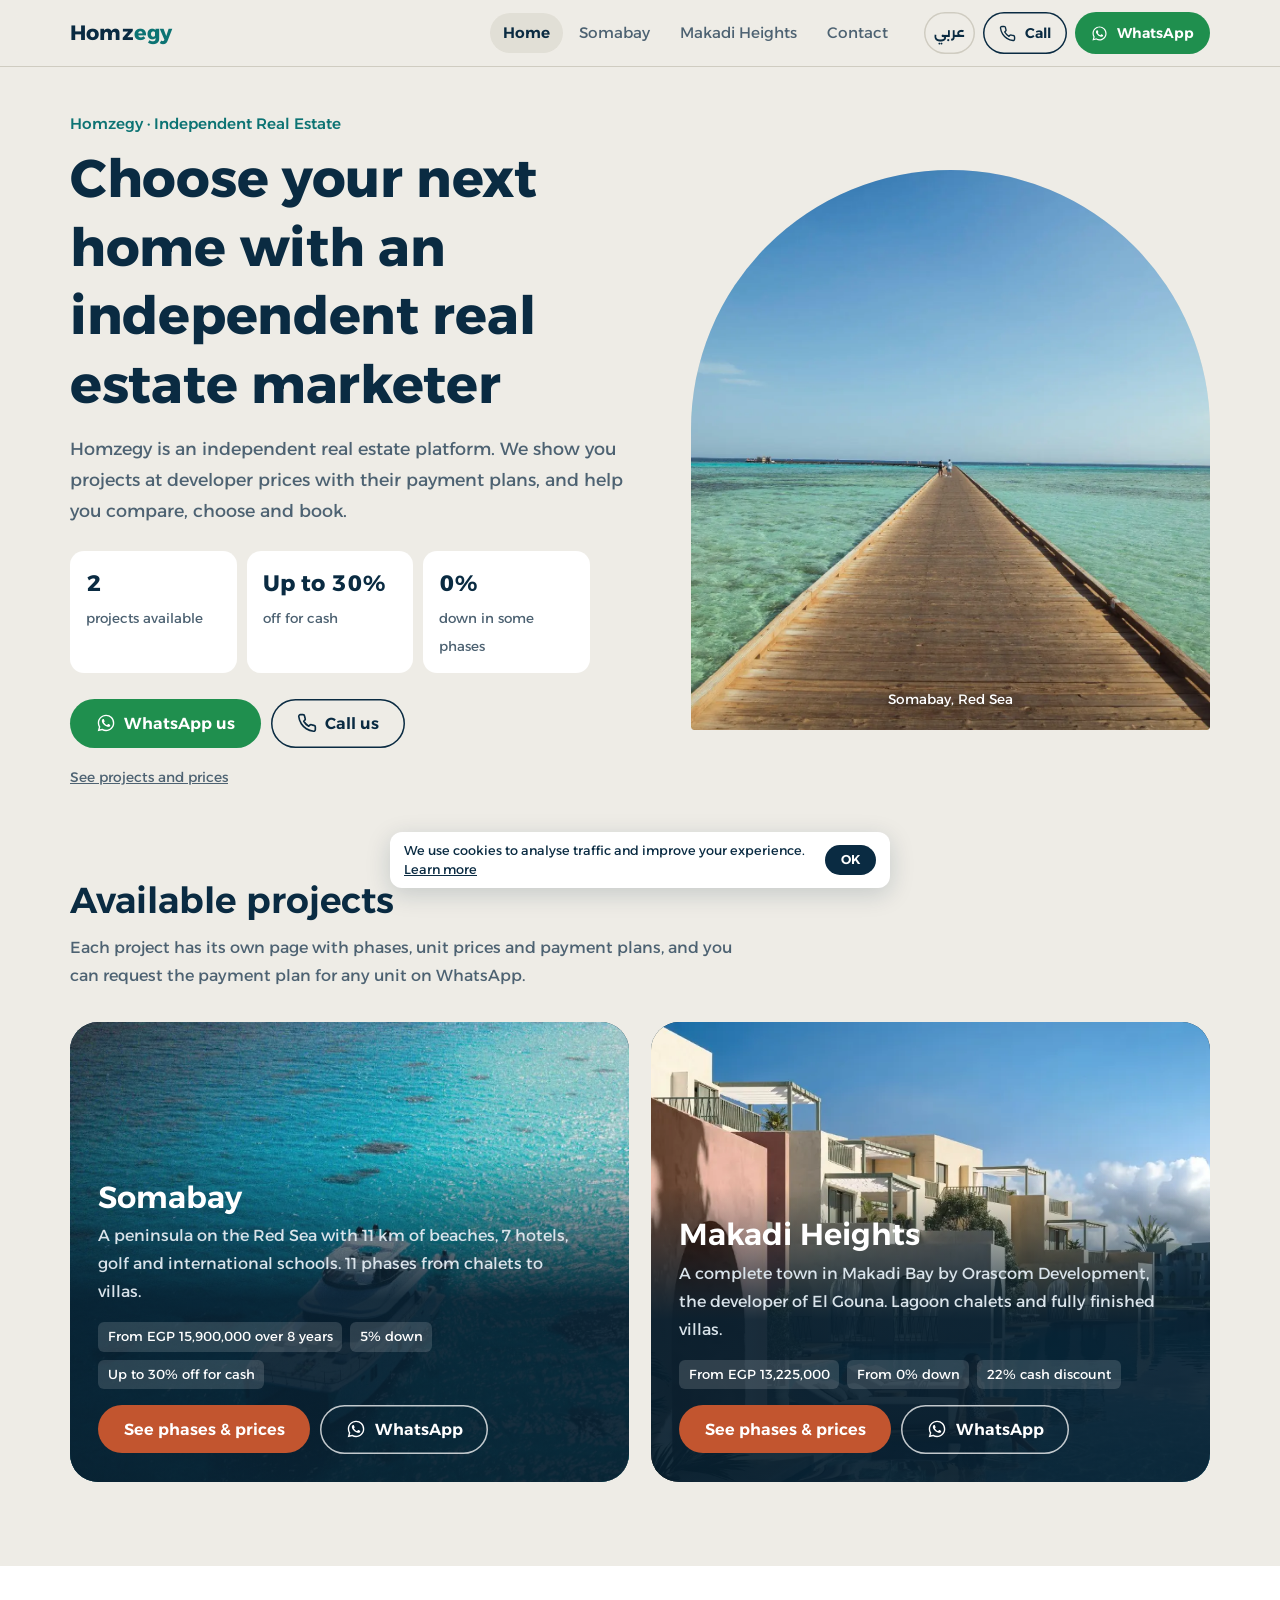
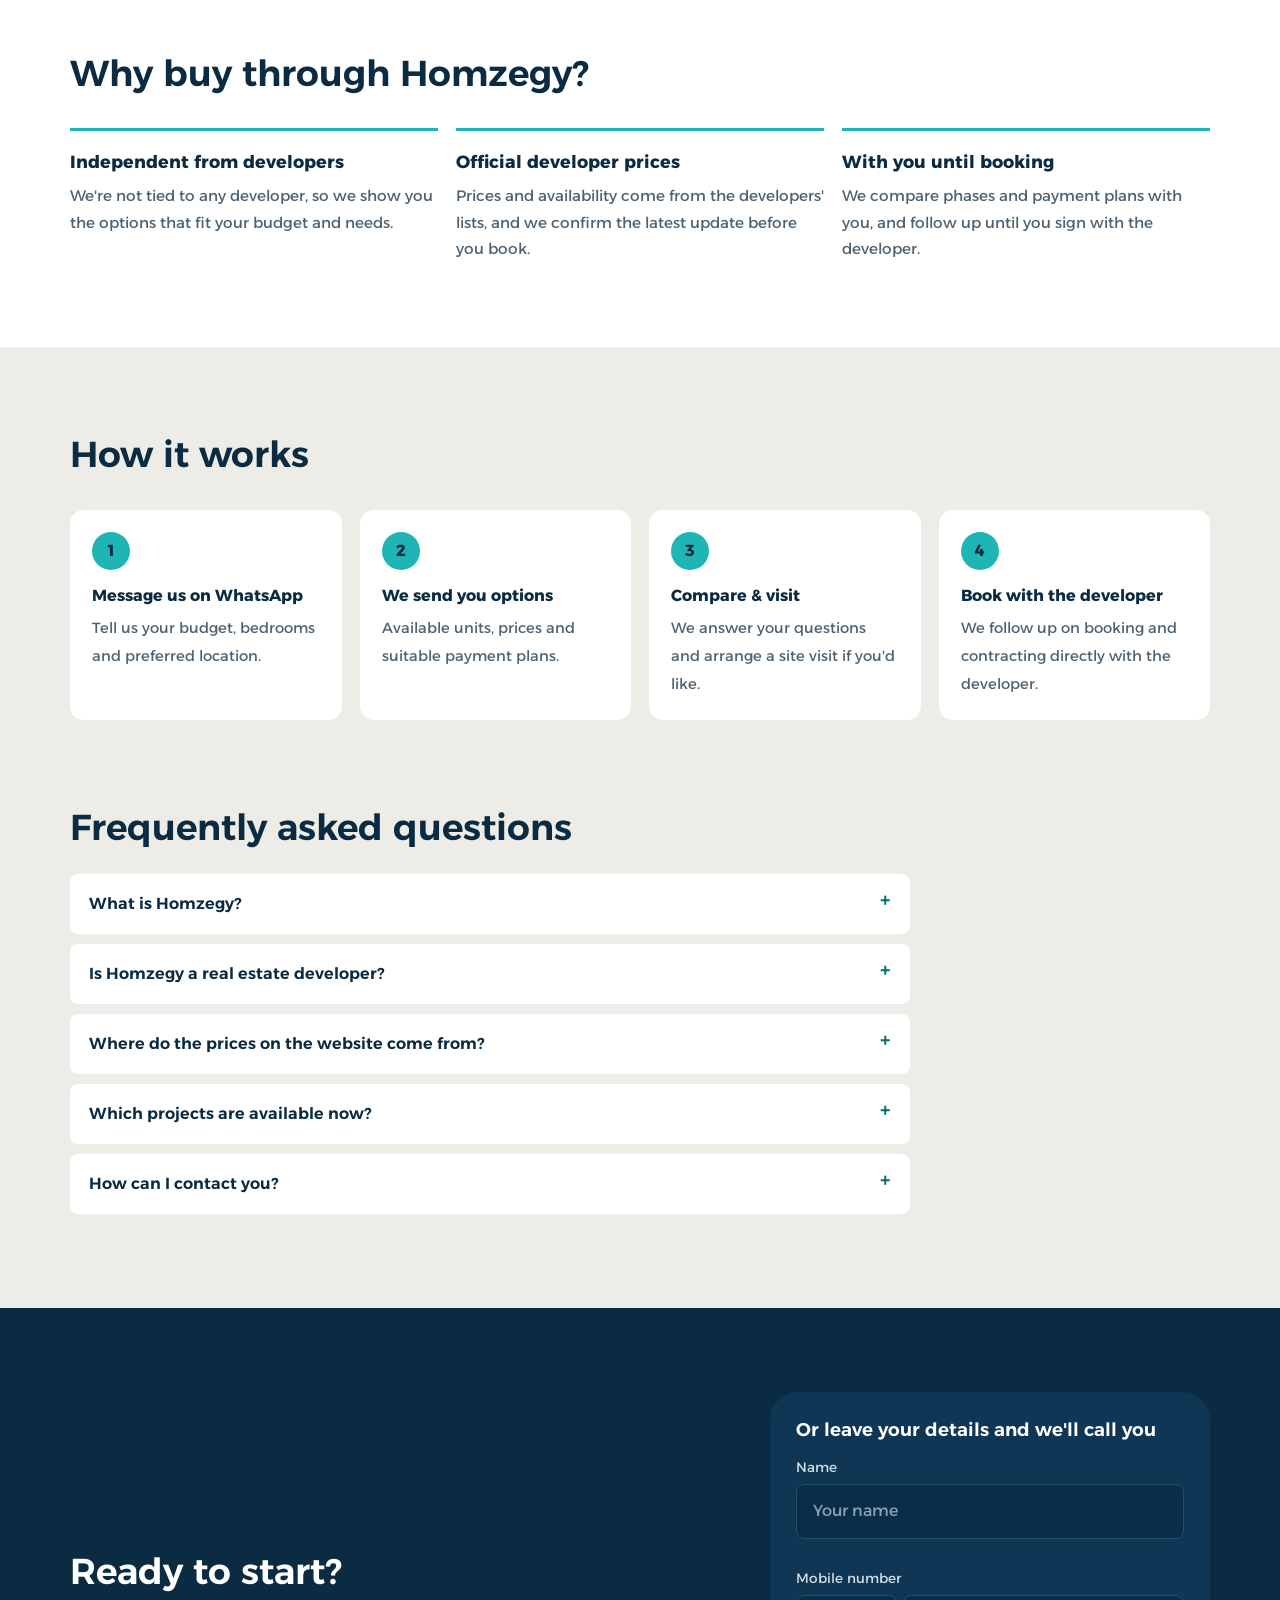
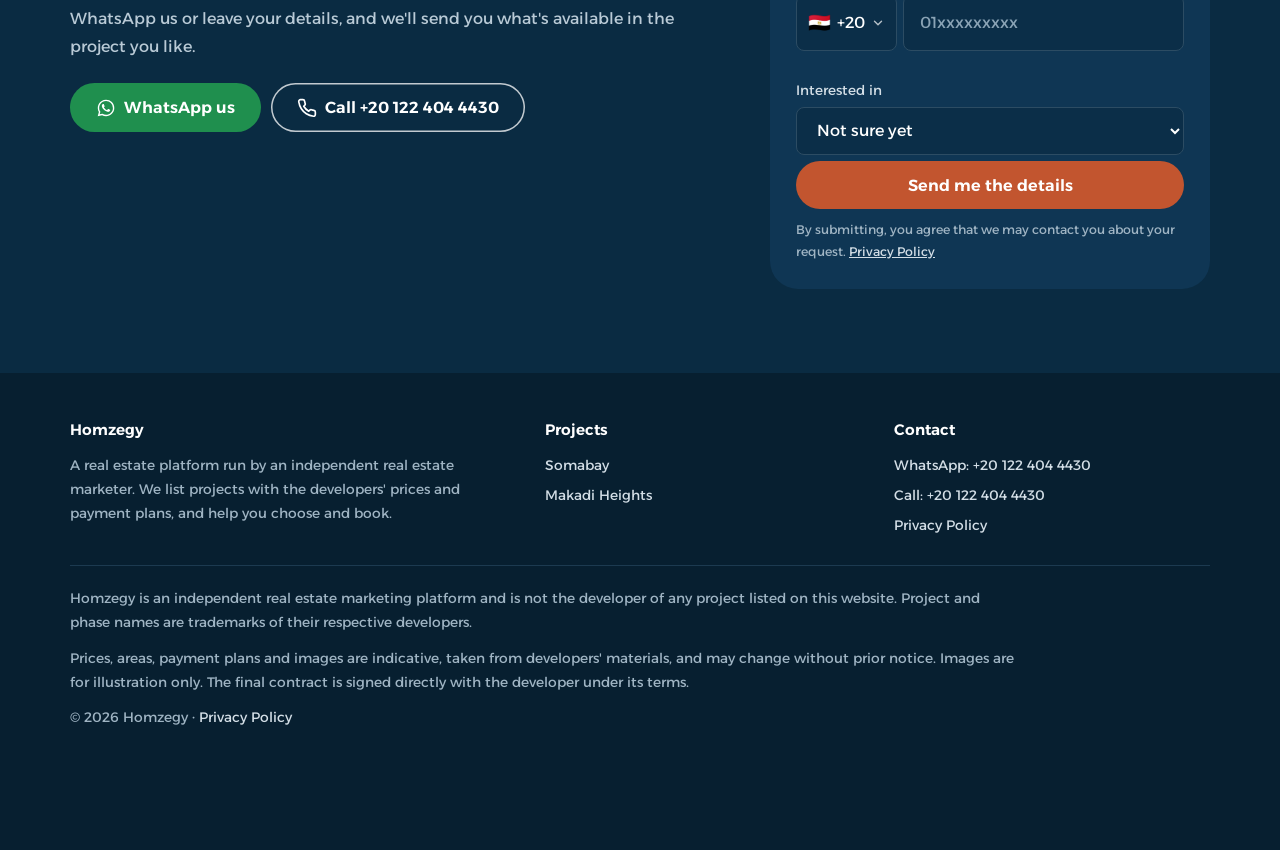
==== commit 2e38e193: "Country code: searchable picker with all countries (localized AR/EN names via Intl, search by name/c" ====
--- a/en/index.html
+++ b/en/index.html
@@ -41,7 +41,7 @@
 <link rel="preconnect" href="https://fonts.gstatic.com" crossorigin>
 <link href="https://fonts.googleapis.com/css2?family=Alexandria:wght@300;400;500;600;700&display=swap" rel="stylesheet">
 <link rel="preload" as="image" href="/assets/img/somabay/g-jetty.webp" fetchpriority="high">
-<link rel="stylesheet" href="/assets/css/style.css?v=25">
+<link rel="stylesheet" href="/assets/css/style.css?v=27">
 <script type="application/ld+json">{"@context": "https://schema.org", "@type": "RealEstateAgent", "@id": "https://homzegy.com/#org", "name": "Homzegy", "url": "https://homzegy.com/", "logo": "https://homzegy.com/assets/img/brand/apple-touch-icon.png", "image": "https://homzegy.com/assets/img/brand/og-home.jpg", "telephone": "+201224044430", "areaServed": {"@type": "Country", "name": "Egypt"}, "description": "An independent real estate platform in Egypt run by an independent real estate marketer, listing projects with developer prices and payment plans, currently including Somabay and Makadi Heights.", "contactPoint": {"@type": "ContactPoint", "telephone": "+201224044430", "contactType": "sales", "availableLanguage": ["ar", "en"]}}</script>
 <script type="application/ld+json">{"@context": "https://schema.org", "@type": "WebSite", "name": "Homzegy", "url": "https://homzegy.com/en/", "inLanguage": "en", "publisher": {"@id": "https://homzegy.com/#org"}}</script>
 <script type="application/ld+json">{"@context": "https://schema.org", "@type": "FAQPage", "mainEntity": [{"@type": "Question", "name": "What is Homzegy?", "acceptedAnswer": {"@type": "Answer", "text": "Homzegy is a real estate platform run by an independent real estate marketer. We list projects with the developers' prices and payment plans, and help you compare, choose and book."}}, {"@type": "Question", "name": "Is Homzegy a real estate developer?", "acceptedAnswer": {"@type": "Answer", "text": "No. Homzegy isn't affiliated with any developer. You sign directly with the developer, and we help you from the first question until booking."}}, {"@type": "Question", "name": "Where do the prices on the website come from?", "acceptedAnswer": {"@type": "Answer", "text": "From the developers' official price lists as of October 2026. Prices change, so we confirm the latest price and availability before you book."}}, {"@type": "Question", "name": "Which projects are available now?", "acceptedAnswer": {"@type": "Answer", "text": "Somabay on the Red Sea, from EGP 15,900,000 on 8-year installments with 5% down and up to 30% off for cash; and Makadi Heights by Orascom Development, from EGP 13,225,000 with down payments from 0%."}}, {"@type": "Question", "name": "How can I contact you?", "acceptedAnswer": {"@type": "Answer", "text": "WhatsApp or call +20 122 404 4430, or leave your details in the form and we'll call you."}}]}</script>
@@ -163,7 +163,7 @@
       <form data-lead-form data-loc="home" novalidate>
         <div class="fields">
           <div data-field><label for="f-name">Name</label><input id="f-name" name="name" autocomplete="name" required placeholder="Your name"><div class="err" aria-live="polite"></div></div>
-          <div data-field><label for="f-phone">Mobile number</label><div class="phone-in" dir="ltr"><select name="cc" aria-label="Country code"><option value="+20">🇪🇬 +20</option><option value="+966">🇸🇦 +966</option><option value="+971">🇦🇪 +971</option><option value="+965">🇰🇼 +965</option><option value="+974">🇶🇦 +974</option><option value="+973">🇧🇭 +973</option><option value="+968">🇴🇲 +968</option><option value="+962">🇯🇴 +962</option><option value="+961">🇱🇧 +961</option><option value="+44">🇬🇧 +44</option><option value="+49">🇩🇪 +49</option><option value="+39">🇮🇹 +39</option><option value="+33">🇫🇷 +33</option><option value="+31">🇳🇱 +31</option><option value="+41">🇨🇭 +41</option><option value="+43">🇦🇹 +43</option><option value="+32">🇧🇪 +32</option><option value="+48">🇵🇱 +48</option><option value="+420">🇨🇿 +420</option><option value="+46">🇸🇪 +46</option><option value="+7">🇷🇺 +7</option><option value="+380">🇺🇦 +380</option><option value="+1">🇺🇸 +1</option></select><input id="f-phone" name="phone" type="tel" inputmode="tel" autocomplete="tel-national" required placeholder="Mobile number"></div><div class="err" aria-live="polite"></div></div>
+          <div data-field><label for="f-phone">Mobile number</label><div class="phone-in" dir="ltr"><div class="cc" data-cc><button type="button" class="cc-btn" aria-haspopup="listbox" aria-expanded="false" aria-label="Country code"><span class="cc-flag">🇪🇬</span><span class="cc-dial">+20</span><svg viewBox="0 0 24 24" aria-hidden="true" fill="none" stroke="currentColor" stroke-width="2.4" stroke-linecap="round" stroke-linejoin="round"><path d="m6 9 6 6 6-6"/></svg></button><input type="hidden" name="cc" value="+20"><div class="cc-pop" hidden><input class="cc-q" type="search" autocomplete="off" placeholder="Search country or code" aria-label="Search country or code" dir="auto"><ul class="cc-list" role="listbox" aria-label="Country code"></ul></div></div><input id="f-phone" name="phone" type="tel" inputmode="tel" autocomplete="tel-national" required placeholder="Mobile number"></div><div class="err" aria-live="polite"></div></div>
           <div><label for="f-int">Interested in</label><select id="f-int" name="interest"><option value="">Not sure yet</option><option value="Somabay">Somabay</option><option value="Makadi Heights">Makadi Heights</option></select></div>
           <div class="hp" aria-hidden="true"><label for="f-web">Website</label><input id="f-web" name="website" tabindex="-1" autocomplete="off"></div>
         </div>
@@ -216,7 +216,7 @@
       <p class="wag-sub">Enter your name and number and we'll take you to WhatsApp right away.</p>
       <div class="fields">
         <div data-field><label for="g-name">Name</label><input id="g-name" name="name" autocomplete="name" required placeholder="Your name"><div class="err" aria-live="polite"></div></div>
-        <div data-field><label for="g-phone">Mobile number</label><div class="phone-in" dir="ltr"><select name="cc" aria-label="Country code"><option value="+20">🇪🇬 +20</option><option value="+966">🇸🇦 +966</option><option value="+971">🇦🇪 +971</option><option value="+965">🇰🇼 +965</option><option value="+974">🇶🇦 +974</option><option value="+973">🇧🇭 +973</option><option value="+968">🇴🇲 +968</option><option value="+962">🇯🇴 +962</option><option value="+961">🇱🇧 +961</option><option value="+44">🇬🇧 +44</option><option value="+49">🇩🇪 +49</option><option value="+39">🇮🇹 +39</option><option value="+33">🇫🇷 +33</option><option value="+31">🇳🇱 +31</option><option value="+41">🇨🇭 +41</option><option value="+43">🇦🇹 +43</option><option value="+32">🇧🇪 +32</option><option value="+48">🇵🇱 +48</option><option value="+420">🇨🇿 +420</option><option value="+46">🇸🇪 +46</option><option value="+7">🇷🇺 +7</option><option value="+380">🇺🇦 +380</option><option value="+1">🇺🇸 +1</option></select><input id="g-phone" name="phone" type="tel" inputmode="tel" autocomplete="tel-national" required placeholder="Mobile number"></div><div class="err" aria-live="polite"></div></div>
+        <div data-field><label for="g-phone">Mobile number</label><div class="phone-in" dir="ltr"><div class="cc" data-cc><button type="button" class="cc-btn" aria-haspopup="listbox" aria-expanded="false" aria-label="Country code"><span class="cc-flag">🇪🇬</span><span class="cc-dial">+20</span><svg viewBox="0 0 24 24" aria-hidden="true" fill="none" stroke="currentColor" stroke-width="2.4" stroke-linecap="round" stroke-linejoin="round"><path d="m6 9 6 6 6-6"/></svg></button><input type="hidden" name="cc" value="+20"><div class="cc-pop" hidden><input class="cc-q" type="search" autocomplete="off" placeholder="Search country or code" aria-label="Search country or code" dir="auto"><ul class="cc-list" role="listbox" aria-label="Country code"></ul></div></div><input id="g-phone" name="phone" type="tel" inputmode="tel" autocomplete="tel-national" required placeholder="Mobile number"></div><div class="err" aria-live="polite"></div></div>
         <div data-field data-email hidden><label for="g-email">Email <small>(optional)</small></label><input id="g-email" name="email" type="email" inputmode="email" autocomplete="email" dir="ltr" placeholder="name@email.com"><div class="err" aria-live="polite"></div></div>
         <div class="hp" aria-hidden="true"><label for="g-web">Website</label><input id="g-web" name="website" tabindex="-1" autocomplete="off"></div>
       </div>
@@ -231,6 +231,6 @@
   <span>We use cookies to analyse traffic and improve your experience. <a href="/en/privacy-policy/">Learn more</a></span>
   <button type="button" class="ck-no" data-ck-no hidden>Decline</button><button type="button" data-ck-ok>OK</button>
 </div>
-<script src="/assets/js/main.js?v=25" defer></script>
+<script src="/assets/js/main.js?v=27" defer></script>
 </body>
 </html>
--- a/assets/css/style.css
+++ b/assets/css/style.css
@@ -529,3 +529,36 @@
   .tcard .cta-row{grid-template-columns:1fr}
   .tcard .cta-row .btn{font-size:.82rem;padding:.55rem .6rem}
 }
+/* mobile type cards: square rounded thumbnail inside the card (option 3) */
+@media (max-width:640px){
+  .tcard{grid-template-columns:auto minmax(0,1fr);align-items:start;padding:12px;gap:12px}
+  .tcard .ph{width:96px;height:96px;min-height:0;aspect-ratio:1/1;border-radius:14px}
+  .tcard .ph img{object-fit:cover}
+  .tcard .body{padding:0}
+  .tcard:nth-child(1) .ph img{object-position:40% 50%}
+  .tcard:nth-child(2) .ph img{object-position:38% 50%}
+  .tcard:nth-child(3) .ph img{object-position:40% 45%}
+  .tcard:nth-child(4) .ph img{object-position:55% 50%}
+}
+
+/* ---------- searchable country-code picker ---------- */
+.cc{position:relative;flex:0 0 auto}
+.cc-btn{height:100%;min-height:48px;display:inline-flex;align-items:center;gap:6px;font:inherit;font-size:1rem;padding:0 .7rem;border-radius:var(--r-sm);border:1.5px solid #2C4C63;background:#0B2E48;color:#fff;cursor:pointer;white-space:nowrap}
+.cc-btn svg{width:14px;height:14px;opacity:.7}
+.cc-btn:focus-visible{outline:none;border-color:var(--teal)}
+.cc-flag{font-size:1.15rem;line-height:1}
+.wag .cc-btn{background:#fff;color:var(--ink);border-color:var(--line)}
+.cc-pop{position:absolute;top:calc(100% + 6px);left:0;z-index:90;width:min(320px,calc(100vw - 48px));background:#fff;color:var(--ink);border-radius:14px;box-shadow:0 14px 40px rgba(7,31,48,.28);padding:8px;direction:ltr}
+.cc-q{width:100%;font:inherit;font-size:.95rem;padding:.6rem .8rem!important;border:1.5px solid var(--line)!important;border-radius:10px;background:#fff!important;color:var(--ink)!important;margin-bottom:6px}
+.cc-q:focus{border-color:var(--teal)!important;outline:none}
+.cc-list{list-style:none;margin:0;padding:0;max-height:260px;overflow:auto;overscroll-behavior:contain}
+.cc-list li{display:flex;align-items:center;gap:10px;padding:.5rem .6rem;border-radius:8px;cursor:pointer;font-size:.92rem}
+.cc-list li:hover,.cc-list li.on{background:var(--sand-2)}
+.cc-list li .f{font-size:1.15rem;width:1.4em;text-align:center}
+.cc-list li .n{flex:1;min-width:0;overflow:hidden;text-overflow:ellipsis;white-space:nowrap}
+[dir=rtl] .cc-list li .n{direction:rtl;text-align:right}
+.cc-list li .d{color:var(--muted);font-variant-numeric:tabular-nums}
+.cc-list li.sep{height:1px;padding:0;margin:4px 0;background:var(--line-2);cursor:default}
+.cc-list li.none{color:var(--muted);cursor:default}
+.phone-in{align-items:stretch}
+@media (max-width:640px){ .cc-list{max-height:38vh} }
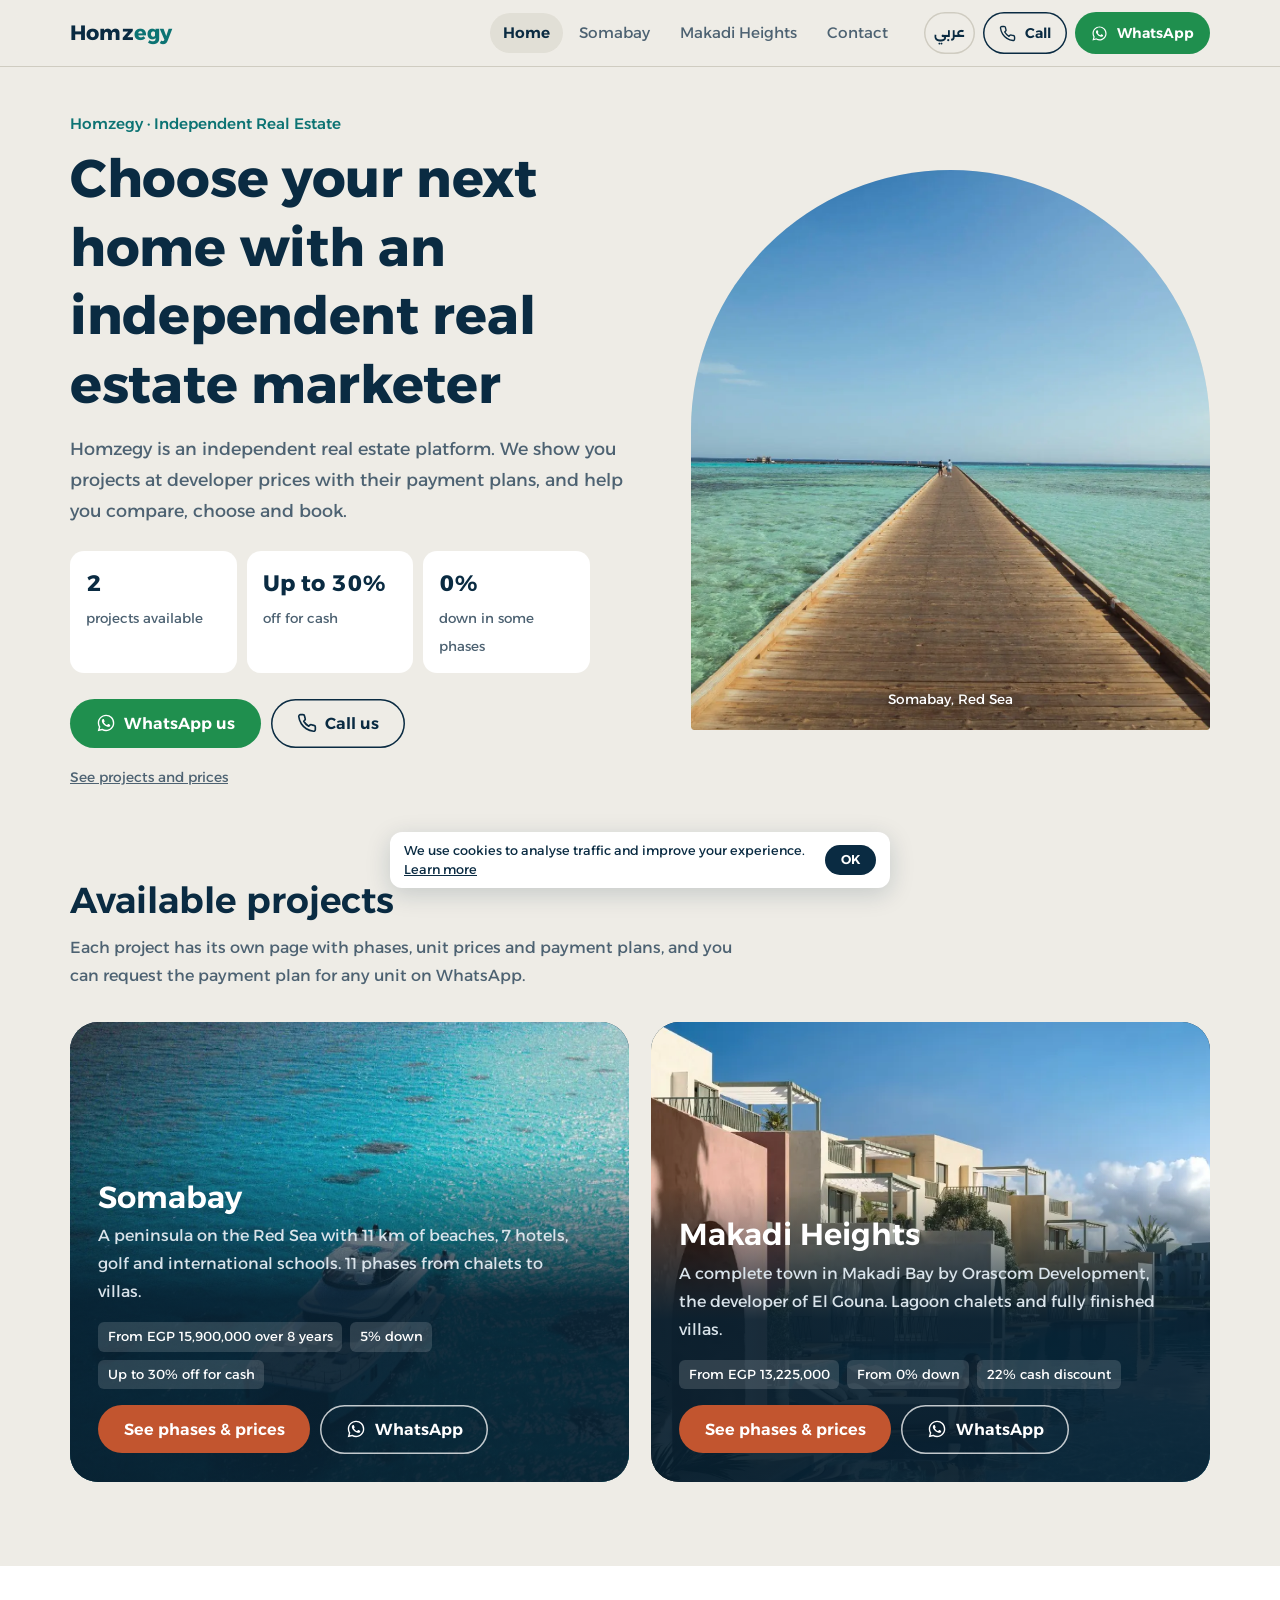
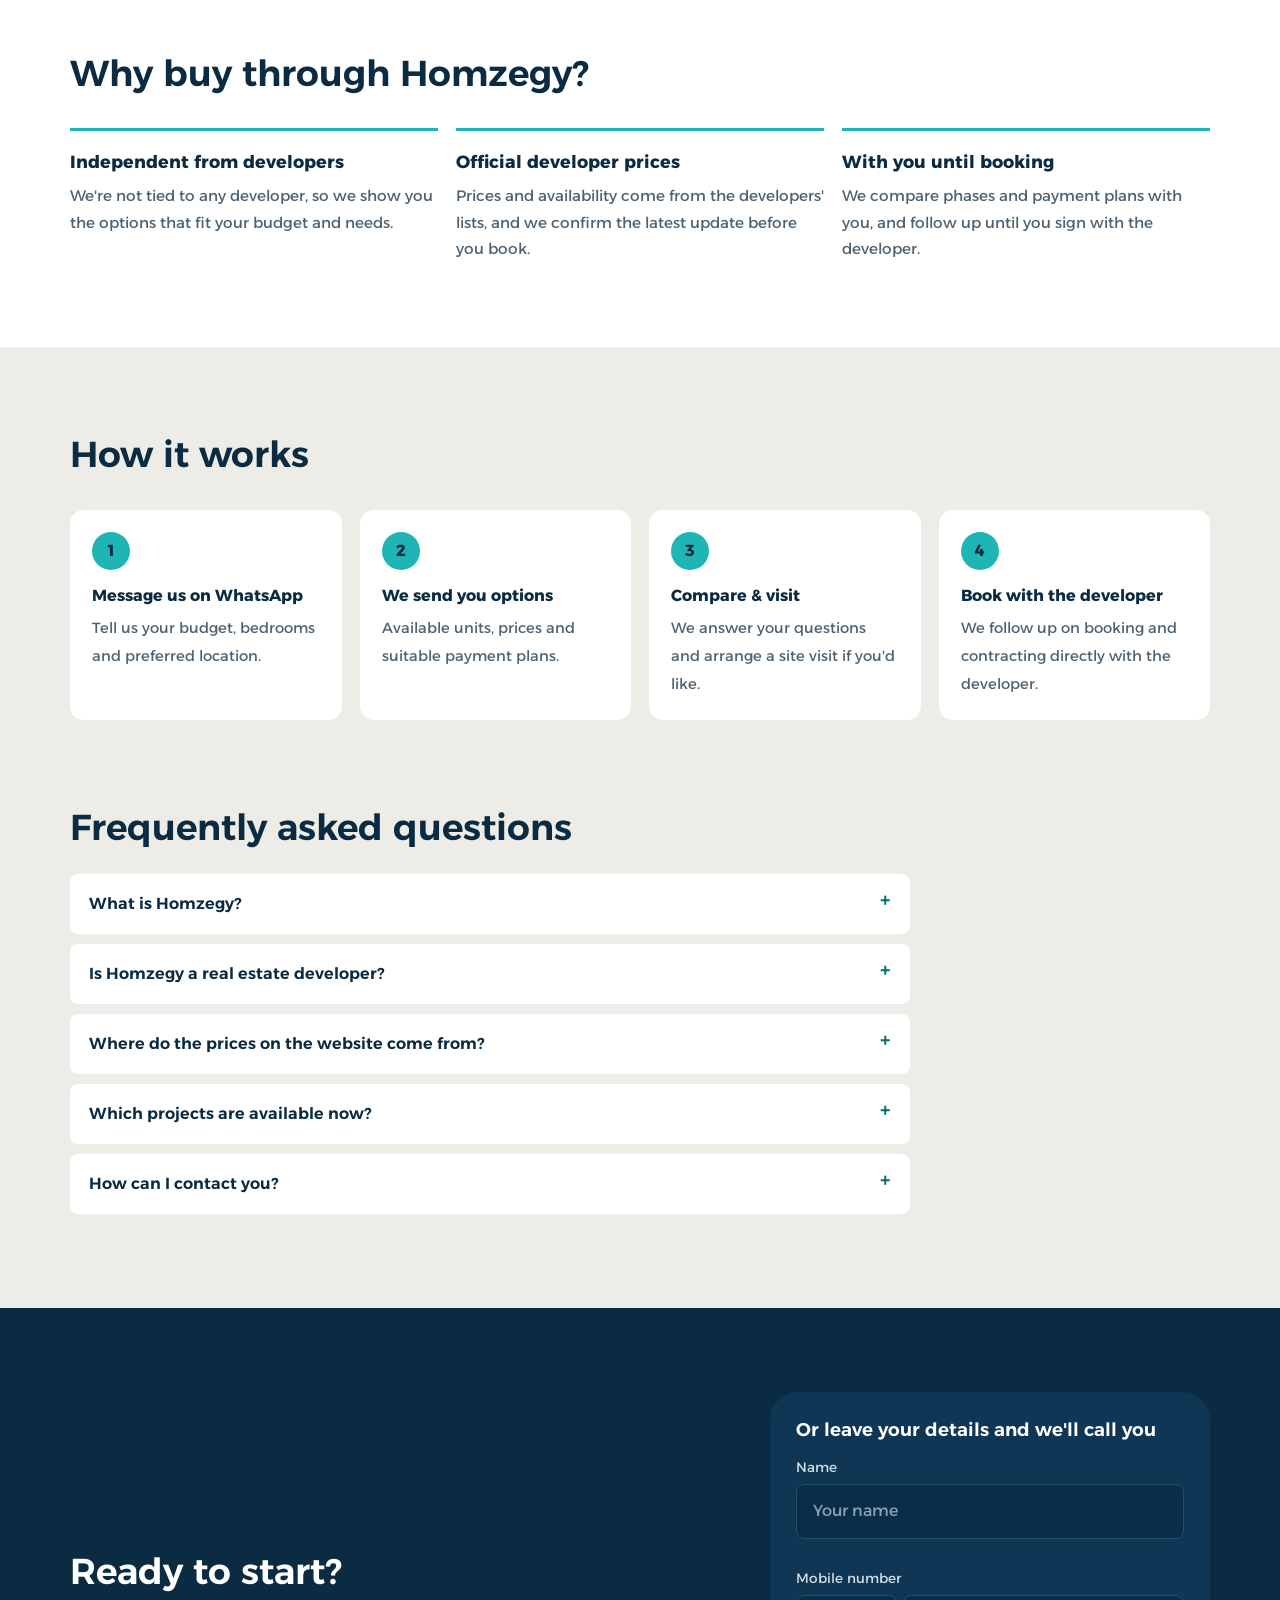
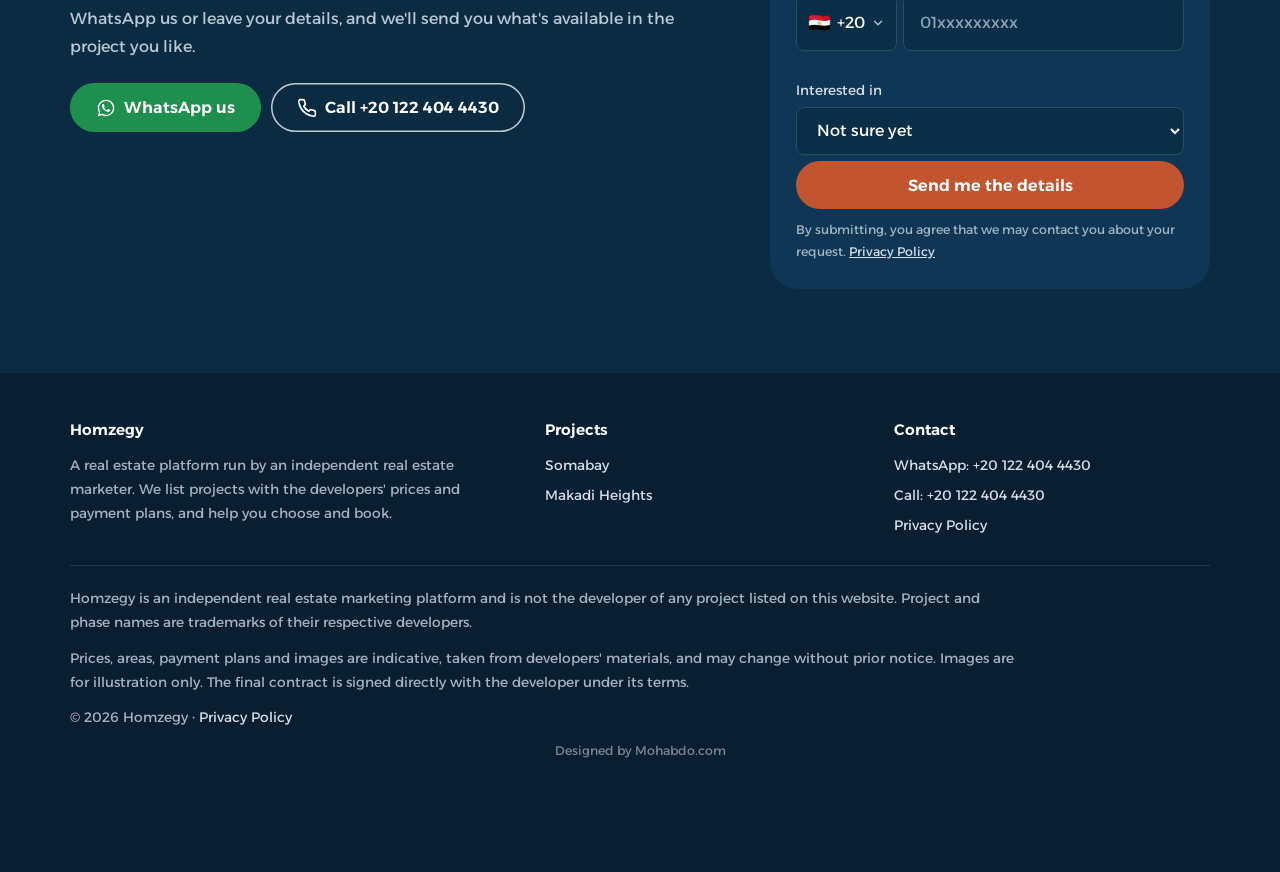
==== commit c6d2eeec: "Footer credit: Designed by Mohabdo.com (all pages, AR + EN) Co-Authored-By: Claude Opus 5.5 <noreply" ====
--- a/en/index.html
+++ b/en/index.html
@@ -41,7 +41,7 @@
 <link rel="preconnect" href="https://fonts.gstatic.com" crossorigin>
 <link href="https://fonts.googleapis.com/css2?family=Alexandria:wght@300;400;500;600;700&display=swap" rel="stylesheet">
 <link rel="preload" as="image" href="/assets/img/somabay/g-jetty.webp" fetchpriority="high">
-<link rel="stylesheet" href="/assets/css/style.css?v=27">
+<link rel="stylesheet" href="/assets/css/style.css?v=31">
 <script type="application/ld+json">{"@context": "https://schema.org", "@type": "RealEstateAgent", "@id": "https://homzegy.com/#org", "name": "Homzegy", "url": "https://homzegy.com/", "logo": "https://homzegy.com/assets/img/brand/apple-touch-icon.png", "image": "https://homzegy.com/assets/img/brand/og-home.jpg", "telephone": "+201224044430", "areaServed": {"@type": "Country", "name": "Egypt"}, "description": "An independent real estate platform in Egypt run by an independent real estate marketer, listing projects with developer prices and payment plans, currently including Somabay and Makadi Heights.", "contactPoint": {"@type": "ContactPoint", "telephone": "+201224044430", "contactType": "sales", "availableLanguage": ["ar", "en"]}}</script>
 <script type="application/ld+json">{"@context": "https://schema.org", "@type": "WebSite", "name": "Homzegy", "url": "https://homzegy.com/en/", "inLanguage": "en", "publisher": {"@id": "https://homzegy.com/#org"}}</script>
 <script type="application/ld+json">{"@context": "https://schema.org", "@type": "FAQPage", "mainEntity": [{"@type": "Question", "name": "What is Homzegy?", "acceptedAnswer": {"@type": "Answer", "text": "Homzegy is a real estate platform run by an independent real estate marketer. We list projects with the developers' prices and payment plans, and help you compare, choose and book."}}, {"@type": "Question", "name": "Is Homzegy a real estate developer?", "acceptedAnswer": {"@type": "Answer", "text": "No. Homzegy isn't affiliated with any developer. You sign directly with the developer, and we help you from the first question until booking."}}, {"@type": "Question", "name": "Where do the prices on the website come from?", "acceptedAnswer": {"@type": "Answer", "text": "From the developers' official price lists as of October 2026. Prices change, so we confirm the latest price and availability before you book."}}, {"@type": "Question", "name": "Which projects are available now?", "acceptedAnswer": {"@type": "Answer", "text": "Somabay on the Red Sea, from EGP 15,900,000 on 8-year installments with 5% down and up to 30% off for cash; and Makadi Heights by Orascom Development, from EGP 13,225,000 with down payments from 0%."}}, {"@type": "Question", "name": "How can I contact you?", "acceptedAnswer": {"@type": "Answer", "text": "WhatsApp or call +20 122 404 4430, or leave your details in the form and we'll call you."}}]}</script>
@@ -198,6 +198,7 @@
       <p>Homzegy is an independent real estate marketing platform and is not the developer of any project listed on this website. Project and phase names are trademarks of their respective developers.</p>
       <p>Prices, areas, payment plans and images are indicative, taken from developers' materials, and may change without prior notice. Images are for illustration only. The final contract is signed directly with the developer under its terms.</p>
       <p>© <span data-year>2026</span> Homzegy · <a href="/en/privacy-policy/">Privacy Policy</a></p>
+      <p class="credit" dir="ltr">Designed by <a href="https://mohabdo.com" target="_blank" rel="noopener">Mohabdo.com</a></p>
     </div>
   </div>
 </footer>
@@ -231,6 +232,6 @@
   <span>We use cookies to analyse traffic and improve your experience. <a href="/en/privacy-policy/">Learn more</a></span>
   <button type="button" class="ck-no" data-ck-no hidden>Decline</button><button type="button" data-ck-ok>OK</button>
 </div>
-<script src="/assets/js/main.js?v=27" defer></script>
+<script src="/assets/js/main.js?v=31" defer></script>
 </body>
 </html>
--- a/assets/css/style.css
+++ b/assets/css/style.css
@@ -562,3 +562,5 @@
 .cc-list li.none{color:var(--muted);cursor:default}
 .phone-in{align-items:stretch}
 @media (max-width:640px){ .cc-list{max-height:38vh} }
+footer .legal-note .credit{font-size:.78rem;opacity:.7;text-align:center;margin:.4rem auto 0}
+footer .legal-note .credit a{color:inherit}
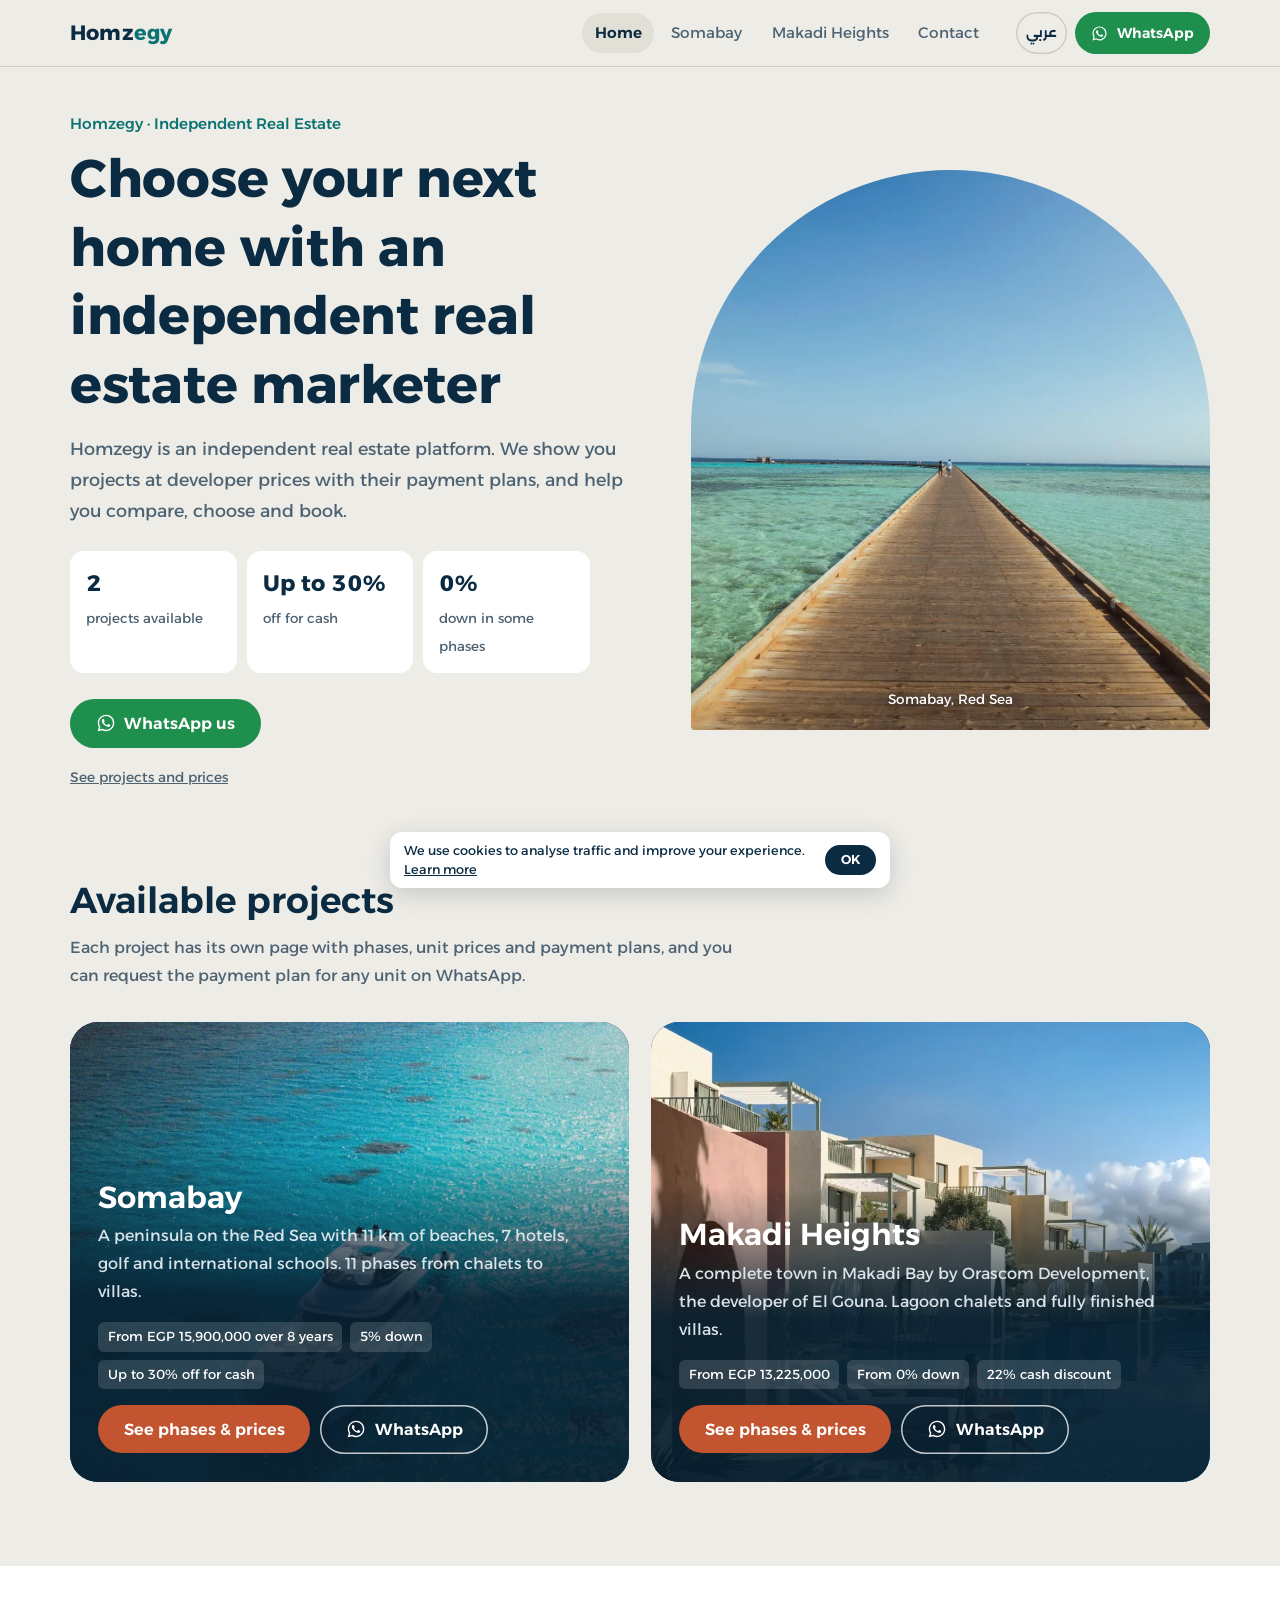
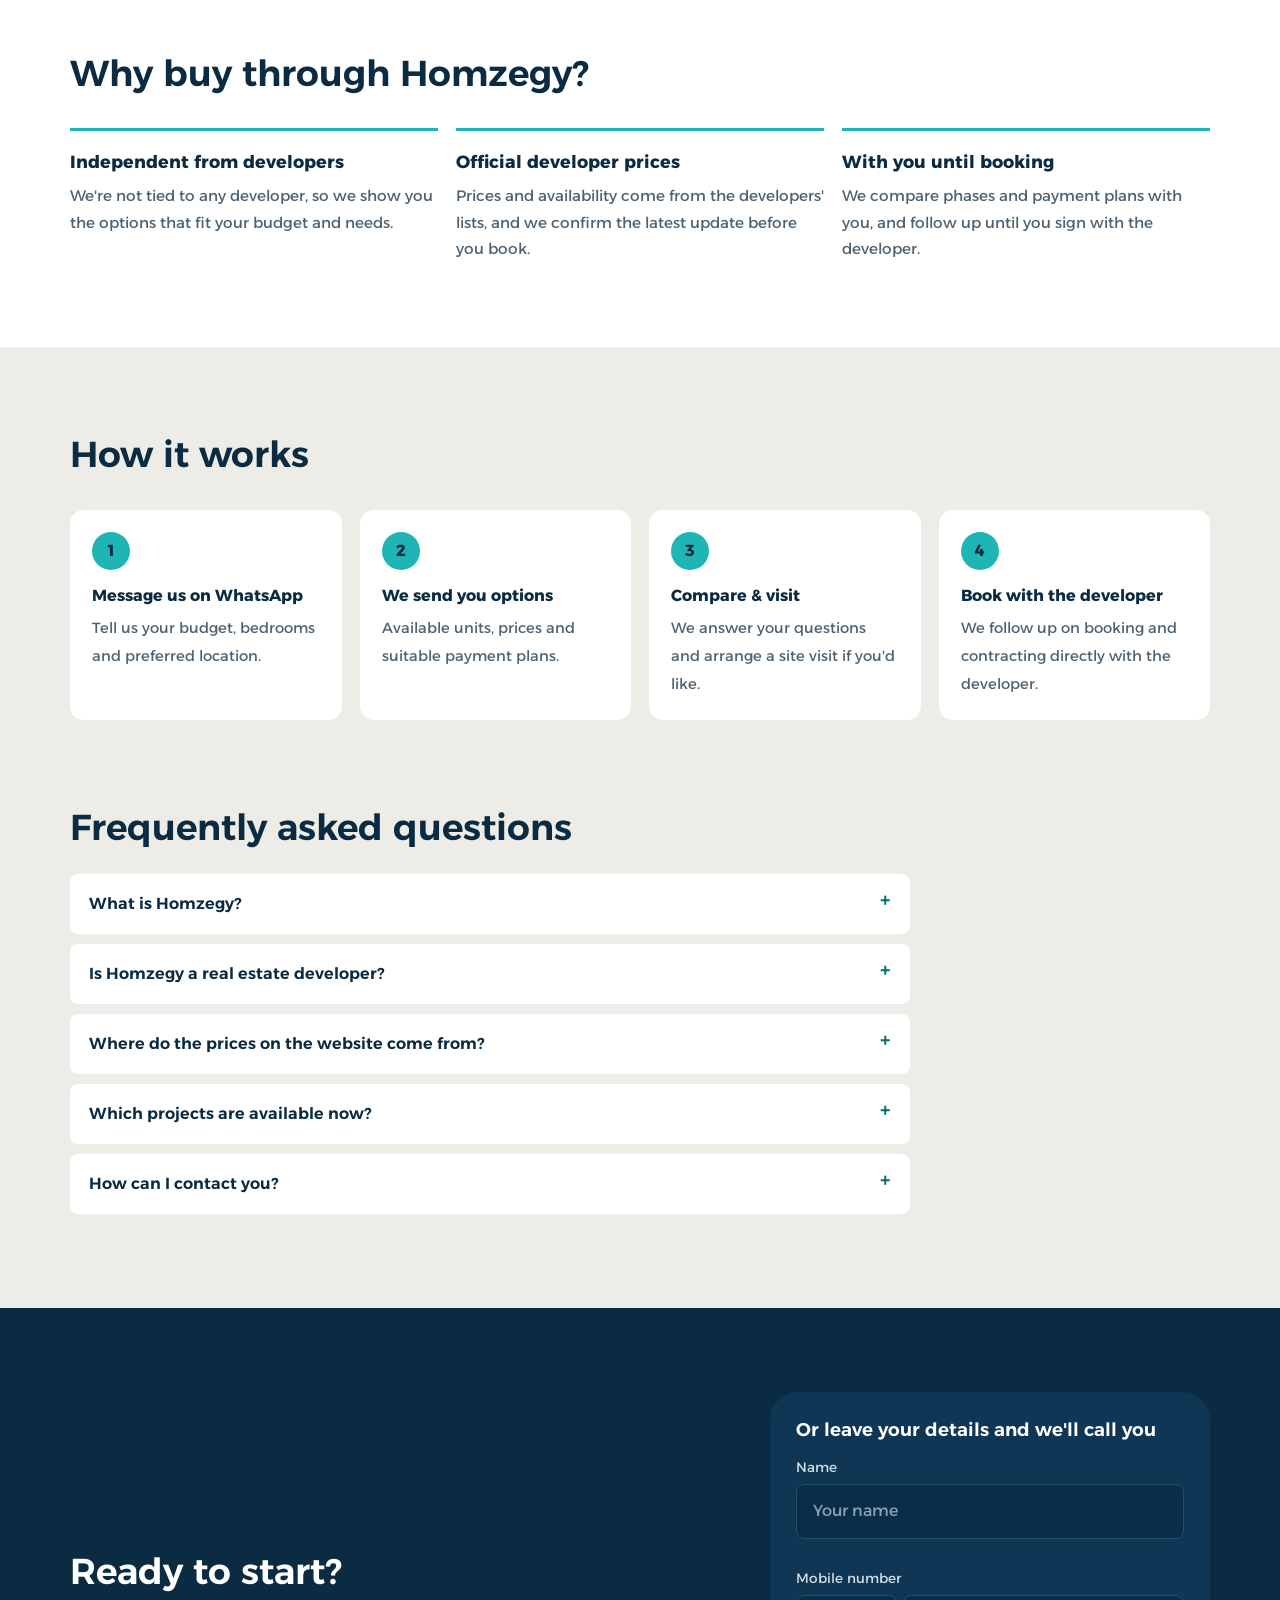
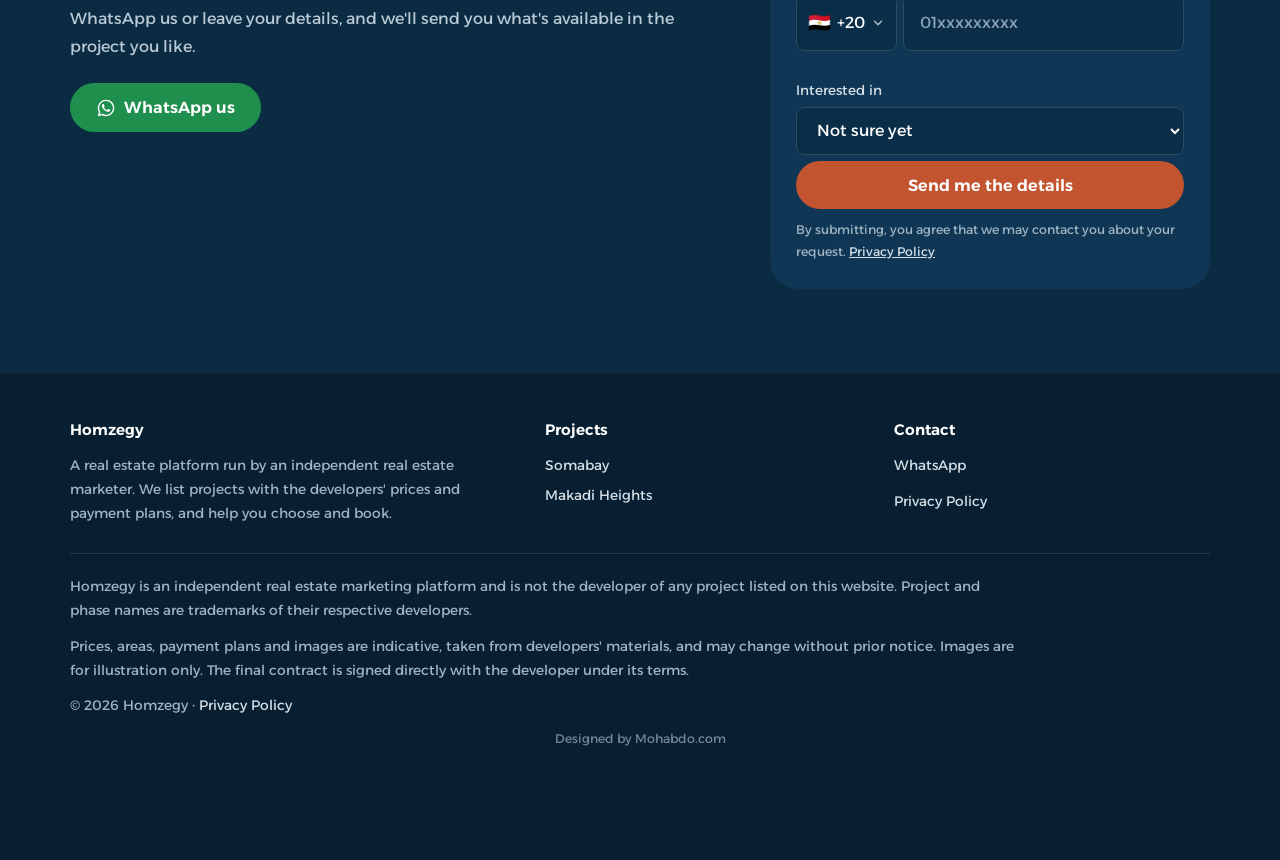
==== commit 68720c73: "Remove client phone numbers (empty for now: call buttons hidden, WhatsApp gate still saves leads wit" ====
--- a/en/index.html
+++ b/en/index.html
@@ -41,10 +41,10 @@
 <link rel="preconnect" href="https://fonts.gstatic.com" crossorigin>
 <link href="https://fonts.googleapis.com/css2?family=Alexandria:wght@300;400;500;600;700&display=swap" rel="stylesheet">
 <link rel="preload" as="image" href="/assets/img/somabay/g-jetty.webp" fetchpriority="high">
-<link rel="stylesheet" href="/assets/css/style.css?v=31">
-<script type="application/ld+json">{"@context": "https://schema.org", "@type": "RealEstateAgent", "@id": "https://homzegy.com/#org", "name": "Homzegy", "url": "https://homzegy.com/", "logo": "https://homzegy.com/assets/img/brand/apple-touch-icon.png", "image": "https://homzegy.com/assets/img/brand/og-home.jpg", "telephone": "+201224044430", "areaServed": {"@type": "Country", "name": "Egypt"}, "description": "An independent real estate platform in Egypt run by an independent real estate marketer, listing projects with developer prices and payment plans, currently including Somabay and Makadi Heights.", "contactPoint": {"@type": "ContactPoint", "telephone": "+201224044430", "contactType": "sales", "availableLanguage": ["ar", "en"]}}</script>
+<link rel="stylesheet" href="/assets/css/style.css?v=32">
+<script type="application/ld+json">{"@context": "https://schema.org", "@type": "RealEstateAgent", "@id": "https://homzegy.com/#org", "name": "Homzegy", "url": "https://homzegy.com/", "logo": "https://homzegy.com/assets/img/brand/apple-touch-icon.png", "image": "https://homzegy.com/assets/img/brand/og-home.jpg", "areaServed": {"@type": "Country", "name": "Egypt"}, "description": "An independent real estate platform in Egypt run by an independent real estate marketer, listing projects with developer prices and payment plans, currently including Somabay and Makadi Heights.", "contactPoint": {"@type": "ContactPoint", "contactType": "sales", "availableLanguage": ["ar", "en"]}}</script>
 <script type="application/ld+json">{"@context": "https://schema.org", "@type": "WebSite", "name": "Homzegy", "url": "https://homzegy.com/en/", "inLanguage": "en", "publisher": {"@id": "https://homzegy.com/#org"}}</script>
-<script type="application/ld+json">{"@context": "https://schema.org", "@type": "FAQPage", "mainEntity": [{"@type": "Question", "name": "What is Homzegy?", "acceptedAnswer": {"@type": "Answer", "text": "Homzegy is a real estate platform run by an independent real estate marketer. We list projects with the developers' prices and payment plans, and help you compare, choose and book."}}, {"@type": "Question", "name": "Is Homzegy a real estate developer?", "acceptedAnswer": {"@type": "Answer", "text": "No. Homzegy isn't affiliated with any developer. You sign directly with the developer, and we help you from the first question until booking."}}, {"@type": "Question", "name": "Where do the prices on the website come from?", "acceptedAnswer": {"@type": "Answer", "text": "From the developers' official price lists as of October 2026. Prices change, so we confirm the latest price and availability before you book."}}, {"@type": "Question", "name": "Which projects are available now?", "acceptedAnswer": {"@type": "Answer", "text": "Somabay on the Red Sea, from EGP 15,900,000 on 8-year installments with 5% down and up to 30% off for cash; and Makadi Heights by Orascom Development, from EGP 13,225,000 with down payments from 0%."}}, {"@type": "Question", "name": "How can I contact you?", "acceptedAnswer": {"@type": "Answer", "text": "WhatsApp or call +20 122 404 4430, or leave your details in the form and we'll call you."}}]}</script>
+<script type="application/ld+json">{"@context": "https://schema.org", "@type": "FAQPage", "mainEntity": [{"@type": "Question", "name": "What is Homzegy?", "acceptedAnswer": {"@type": "Answer", "text": "Homzegy is a real estate platform run by an independent real estate marketer. We list projects with the developers' prices and payment plans, and help you compare, choose and book."}}, {"@type": "Question", "name": "Is Homzegy a real estate developer?", "acceptedAnswer": {"@type": "Answer", "text": "No. Homzegy isn't affiliated with any developer. You sign directly with the developer, and we help you from the first question until booking."}}, {"@type": "Question", "name": "Where do the prices on the website come from?", "acceptedAnswer": {"@type": "Answer", "text": "From the developers' official price lists as of October 2026. Prices change, so we confirm the latest price and availability before you book."}}, {"@type": "Question", "name": "Which projects are available now?", "acceptedAnswer": {"@type": "Answer", "text": "Somabay on the Red Sea, from EGP 15,900,000 on 8-year installments with 5% down and up to 30% off for cash; and Makadi Heights by Orascom Development, from EGP 13,225,000 with down payments from 0%."}}, {"@type": "Question", "name": "How can I contact you?", "acceptedAnswer": {"@type": "Answer", "text": "Use the WhatsApp or call buttons on the page, or leave your details in the form and we'll call you."}}]}</script>
 </head>
 <body data-project="Homzegy" data-page="home" data-wa-default="Hello, I&#x27;d like to know the available projects.">
 <!-- Google Tag Manager (noscript) -->
@@ -58,8 +58,8 @@
     <nav class="nav" aria-label="Main menu"><a href="/en/" aria-current="page">Home</a><a href="/en/somabay/">Somabay</a><a href="/en/makadi-heights/">Makadi Heights</a><a href="#contact">Contact</a></nav>
     <div class="top-actions">
       <a class="lang-sw" href="/" hreflang="ar" lang="ar" data-lang-switch>عربي</a>
-      <a class="btn btn-ghost btn-sm" href="tel:+201224044430" data-call data-loc="header"><svg viewBox="0 0 24 24" aria-hidden="true" fill="none" stroke="currentColor" stroke-width="2" stroke-linecap="round" stroke-linejoin="round"><path d="M22 16.92v3a2 2 0 0 1-2.18 2 19.8 19.8 0 0 1-8.63-3.07 19.5 19.5 0 0 1-6-6A19.8 19.8 0 0 1 2.12 4.18 2 2 0 0 1 4.11 2h3a2 2 0 0 1 2 1.72c.13.96.36 1.9.7 2.81a2 2 0 0 1-.45 2.11L8.09 9.91a16 16 0 0 0 6 6l1.27-1.27a2 2 0 0 1 2.11-.45c.91.34 1.85.57 2.81.7A2 2 0 0 1 22 16.92Z"/></svg><span>Call</span></a>
-      <a class="btn btn-wa btn-sm" href="https://wa.me/201224044430" data-wa data-loc="header"><svg viewBox="0 0 24 24" aria-hidden="true" fill="currentColor"><path d="M19.05 4.91A9.82 9.82 0 0 0 12.04 2C6.58 2 2.13 6.45 2.13 11.91c0 1.75.46 3.45 1.32 4.95L2.05 22l5.25-1.38a9.9 9.9 0 0 0 4.74 1.21c5.46 0 9.91-4.45 9.91-9.91 0-2.65-1.03-5.14-2.9-7.01Zm-7.01 15.24a8.2 8.2 0 0 1-4.19-1.15l-.3-.18-3.12.82.83-3.04-.2-.31a8.19 8.19 0 0 1-1.26-4.38c0-4.54 3.7-8.23 8.24-8.23 2.2 0 4.27.86 5.82 2.42a8.18 8.18 0 0 1 2.41 5.82c0 4.54-3.69 8.23-8.23 8.23Zm4.52-6.16c-.25-.12-1.47-.72-1.69-.81-.23-.08-.39-.12-.56.13-.17.25-.64.81-.78.97-.14.17-.29.19-.54.06-.25-.12-1.05-.39-1.99-1.23-.74-.66-1.23-1.47-1.38-1.72-.14-.25-.02-.38.11-.51.11-.11.25-.29.37-.43.13-.15.17-.25.25-.42.08-.17.04-.31-.02-.43-.06-.13-.56-1.34-.76-1.84-.2-.48-.41-.42-.56-.43h-.48c-.17 0-.43.06-.66.31-.22.25-.86.85-.86 2.07 0 1.22.89 2.4 1.01 2.56.12.17 1.75 2.67 4.23 3.74.59.26 1.05.41 1.41.52.59.19 1.13.16 1.56.1.48-.07 1.47-.6 1.67-1.18.21-.58.21-1.07.14-1.18-.06-.1-.22-.16-.47-.28Z"/></svg><span>WhatsApp</span></a>
+      <a class="btn btn-ghost btn-sm" href="tel:" data-call data-loc="header"><svg viewBox="0 0 24 24" aria-hidden="true" fill="none" stroke="currentColor" stroke-width="2" stroke-linecap="round" stroke-linejoin="round"><path d="M22 16.92v3a2 2 0 0 1-2.18 2 19.8 19.8 0 0 1-8.63-3.07 19.5 19.5 0 0 1-6-6A19.8 19.8 0 0 1 2.12 4.18 2 2 0 0 1 4.11 2h3a2 2 0 0 1 2 1.72c.13.96.36 1.9.7 2.81a2 2 0 0 1-.45 2.11L8.09 9.91a16 16 0 0 0 6 6l1.27-1.27a2 2 0 0 1 2.11-.45c.91.34 1.85.57 2.81.7A2 2 0 0 1 22 16.92Z"/></svg><span>Call</span></a>
+      <a class="btn btn-wa btn-sm" href="https://wa.me/" data-wa data-loc="header"><svg viewBox="0 0 24 24" aria-hidden="true" fill="currentColor"><path d="M19.05 4.91A9.82 9.82 0 0 0 12.04 2C6.58 2 2.13 6.45 2.13 11.91c0 1.75.46 3.45 1.32 4.95L2.05 22l5.25-1.38a9.9 9.9 0 0 0 4.74 1.21c5.46 0 9.91-4.45 9.91-9.91 0-2.65-1.03-5.14-2.9-7.01Zm-7.01 15.24a8.2 8.2 0 0 1-4.19-1.15l-.3-.18-3.12.82.83-3.04-.2-.31a8.19 8.19 0 0 1-1.26-4.38c0-4.54 3.7-8.23 8.24-8.23 2.2 0 4.27.86 5.82 2.42a8.18 8.18 0 0 1 2.41 5.82c0 4.54-3.69 8.23-8.23 8.23Zm4.52-6.16c-.25-.12-1.47-.72-1.69-.81-.23-.08-.39-.12-.56.13-.17.25-.64.81-.78.97-.14.17-.29.19-.54.06-.25-.12-1.05-.39-1.99-1.23-.74-.66-1.23-1.47-1.38-1.72-.14-.25-.02-.38.11-.51.11-.11.25-.29.37-.43.13-.15.17-.25.25-.42.08-.17.04-.31-.02-.43-.06-.13-.56-1.34-.76-1.84-.2-.48-.41-.42-.56-.43h-.48c-.17 0-.43.06-.66.31-.22.25-.86.85-.86 2.07 0 1.22.89 2.4 1.01 2.56.12.17 1.75 2.67 4.23 3.74.59.26 1.05.41 1.41.52.59.19 1.13.16 1.56.1.48-.07 1.47-.6 1.67-1.18.21-.58.21-1.07.14-1.18-.06-.1-.22-.16-.47-.28Z"/></svg><span>WhatsApp</span></a>
       <details class="menu"><summary aria-label="Menu"><svg viewBox="0 0 24 24" aria-hidden="true" fill="none" stroke="currentColor" stroke-width="2" stroke-linecap="round"><path d="M4 7h16M4 12h16M4 17h16"/></svg></summary><nav class="menu-panel" aria-label="Menu"><a href="/en/" aria-current="page">Home</a><a href="/en/somabay/">Somabay</a><a href="/en/makadi-heights/">Makadi Heights</a><a href="#contact">Contact</a><a href="/en/privacy-policy/">Privacy Policy</a></nav></details>
     </div>
   </div>
@@ -77,8 +77,8 @@
         <div><b class="num">0%</b><small>down in some phases</small></div>
       </div>
       <div class="cta-row">
-        <a class="btn btn-wa" href="https://wa.me/201224044430" data-wa data-loc="hero"><svg viewBox="0 0 24 24" aria-hidden="true" fill="currentColor"><path d="M19.05 4.91A9.82 9.82 0 0 0 12.04 2C6.58 2 2.13 6.45 2.13 11.91c0 1.75.46 3.45 1.32 4.95L2.05 22l5.25-1.38a9.9 9.9 0 0 0 4.74 1.21c5.46 0 9.91-4.45 9.91-9.91 0-2.65-1.03-5.14-2.9-7.01Zm-7.01 15.24a8.2 8.2 0 0 1-4.19-1.15l-.3-.18-3.12.82.83-3.04-.2-.31a8.19 8.19 0 0 1-1.26-4.38c0-4.54 3.7-8.23 8.24-8.23 2.2 0 4.27.86 5.82 2.42a8.18 8.18 0 0 1 2.41 5.82c0 4.54-3.69 8.23-8.23 8.23Zm4.52-6.16c-.25-.12-1.47-.72-1.69-.81-.23-.08-.39-.12-.56.13-.17.25-.64.81-.78.97-.14.17-.29.19-.54.06-.25-.12-1.05-.39-1.99-1.23-.74-.66-1.23-1.47-1.38-1.72-.14-.25-.02-.38.11-.51.11-.11.25-.29.37-.43.13-.15.17-.25.25-.42.08-.17.04-.31-.02-.43-.06-.13-.56-1.34-.76-1.84-.2-.48-.41-.42-.56-.43h-.48c-.17 0-.43.06-.66.31-.22.25-.86.85-.86 2.07 0 1.22.89 2.4 1.01 2.56.12.17 1.75 2.67 4.23 3.74.59.26 1.05.41 1.41.52.59.19 1.13.16 1.56.1.48-.07 1.47-.6 1.67-1.18.21-.58.21-1.07.14-1.18-.06-.1-.22-.16-.47-.28Z"/></svg><span>WhatsApp us</span></a>
-        <a class="btn btn-ghost" href="tel:+201224044430" data-call data-loc="hero"><svg viewBox="0 0 24 24" aria-hidden="true" fill="none" stroke="currentColor" stroke-width="2" stroke-linecap="round" stroke-linejoin="round"><path d="M22 16.92v3a2 2 0 0 1-2.18 2 19.8 19.8 0 0 1-8.63-3.07 19.5 19.5 0 0 1-6-6A19.8 19.8 0 0 1 2.12 4.18 2 2 0 0 1 4.11 2h3a2 2 0 0 1 2 1.72c.13.96.36 1.9.7 2.81a2 2 0 0 1-.45 2.11L8.09 9.91a16 16 0 0 0 6 6l1.27-1.27a2 2 0 0 1 2.11-.45c.91.34 1.85.57 2.81.7A2 2 0 0 1 22 16.92Z"/></svg><span>Call us</span></a>
+        <a class="btn btn-wa" href="https://wa.me/" data-wa data-loc="hero"><svg viewBox="0 0 24 24" aria-hidden="true" fill="currentColor"><path d="M19.05 4.91A9.82 9.82 0 0 0 12.04 2C6.58 2 2.13 6.45 2.13 11.91c0 1.75.46 3.45 1.32 4.95L2.05 22l5.25-1.38a9.9 9.9 0 0 0 4.74 1.21c5.46 0 9.91-4.45 9.91-9.91 0-2.65-1.03-5.14-2.9-7.01Zm-7.01 15.24a8.2 8.2 0 0 1-4.19-1.15l-.3-.18-3.12.82.83-3.04-.2-.31a8.19 8.19 0 0 1-1.26-4.38c0-4.54 3.7-8.23 8.24-8.23 2.2 0 4.27.86 5.82 2.42a8.18 8.18 0 0 1 2.41 5.82c0 4.54-3.69 8.23-8.23 8.23Zm4.52-6.16c-.25-.12-1.47-.72-1.69-.81-.23-.08-.39-.12-.56.13-.17.25-.64.81-.78.97-.14.17-.29.19-.54.06-.25-.12-1.05-.39-1.99-1.23-.74-.66-1.23-1.47-1.38-1.72-.14-.25-.02-.38.11-.51.11-.11.25-.29.37-.43.13-.15.17-.25.25-.42.08-.17.04-.31-.02-.43-.06-.13-.56-1.34-.76-1.84-.2-.48-.41-.42-.56-.43h-.48c-.17 0-.43.06-.66.31-.22.25-.86.85-.86 2.07 0 1.22.89 2.4 1.01 2.56.12.17 1.75 2.67 4.23 3.74.59.26 1.05.41 1.41.52.59.19 1.13.16 1.56.1.48-.07 1.47-.6 1.67-1.18.21-.58.21-1.07.14-1.18-.06-.1-.22-.16-.47-.28Z"/></svg><span>WhatsApp us</span></a>
+        <a class="btn btn-ghost" href="tel:" data-call data-loc="hero"><svg viewBox="0 0 24 24" aria-hidden="true" fill="none" stroke="currentColor" stroke-width="2" stroke-linecap="round" stroke-linejoin="round"><path d="M22 16.92v3a2 2 0 0 1-2.18 2 19.8 19.8 0 0 1-8.63-3.07 19.5 19.5 0 0 1-6-6A19.8 19.8 0 0 1 2.12 4.18 2 2 0 0 1 4.11 2h3a2 2 0 0 1 2 1.72c.13.96.36 1.9.7 2.81a2 2 0 0 1-.45 2.11L8.09 9.91a16 16 0 0 0 6 6l1.27-1.27a2 2 0 0 1 2.11-.45c.91.34 1.85.57 2.81.7A2 2 0 0 1 22 16.92Z"/></svg><span>Call us</span></a>
       </div>
       <p class="trust"><a class="link" href="#projects">See projects and prices</a></p>
     </div>
@@ -100,7 +100,7 @@
           <h3>Somabay</h3>
           <p>A peninsula on the Red Sea with 11 km of beaches, 7 hotels, golf and international schools. 11 phases from chalets to villas.</p>
           <div class="pc-meta"><span>From EGP 15,900,000 over 8 years</span><span>5% down</span><span>Up to 30% off for cash</span></div>
-          <div class="cta-row"><a class="btn btn-coral" href="/en/somabay/">See phases & prices</a><a class="btn btn-light" href="https://wa.me/201224044430" data-wa data-loc="home_project_card" data-wa-msg="Hello, I&#x27;d like the prices and payment plans.
+          <div class="cta-row"><a class="btn btn-coral" href="/en/somabay/">See phases & prices</a><a class="btn btn-light" href="https://wa.me/" data-wa data-loc="home_project_card" data-wa-msg="Hello, I&#x27;d like the prices and payment plans.
 Project: Somabay" data-phase="Somabay"><svg viewBox="0 0 24 24" aria-hidden="true" fill="currentColor"><path d="M19.05 4.91A9.82 9.82 0 0 0 12.04 2C6.58 2 2.13 6.45 2.13 11.91c0 1.75.46 3.45 1.32 4.95L2.05 22l5.25-1.38a9.9 9.9 0 0 0 4.74 1.21c5.46 0 9.91-4.45 9.91-9.91 0-2.65-1.03-5.14-2.9-7.01Zm-7.01 15.24a8.2 8.2 0 0 1-4.19-1.15l-.3-.18-3.12.82.83-3.04-.2-.31a8.19 8.19 0 0 1-1.26-4.38c0-4.54 3.7-8.23 8.24-8.23 2.2 0 4.27.86 5.82 2.42a8.18 8.18 0 0 1 2.41 5.82c0 4.54-3.69 8.23-8.23 8.23Zm4.52-6.16c-.25-.12-1.47-.72-1.69-.81-.23-.08-.39-.12-.56.13-.17.25-.64.81-.78.97-.14.17-.29.19-.54.06-.25-.12-1.05-.39-1.99-1.23-.74-.66-1.23-1.47-1.38-1.72-.14-.25-.02-.38.11-.51.11-.11.25-.29.37-.43.13-.15.17-.25.25-.42.08-.17.04-.31-.02-.43-.06-.13-.56-1.34-.76-1.84-.2-.48-.41-.42-.56-.43h-.48c-.17 0-.43.06-.66.31-.22.25-.86.85-.86 2.07 0 1.22.89 2.4 1.01 2.56.12.17 1.75 2.67 4.23 3.74.59.26 1.05.41 1.41.52.59.19 1.13.16 1.56.1.48-.07 1.47-.6 1.67-1.18.21-.58.21-1.07.14-1.18-.06-.1-.22-.16-.47-.28Z"/></svg><span>WhatsApp</span></a></div>
         </div>
       </article>
@@ -110,7 +110,7 @@
           <h3>Makadi Heights</h3>
           <p>A complete town in Makadi Bay by Orascom Development, the developer of El Gouna. Lagoon chalets and fully finished villas.</p>
           <div class="pc-meta"><span>From EGP 13,225,000</span><span>From 0% down</span><span>22% cash discount</span></div>
-          <div class="cta-row"><a class="btn btn-coral" href="/en/makadi-heights/">See phases & prices</a><a class="btn btn-light" href="https://wa.me/201224044430" data-wa data-loc="home_project_card" data-wa-msg="Hello, I&#x27;d like the prices and payment plans.
+          <div class="cta-row"><a class="btn btn-coral" href="/en/makadi-heights/">See phases & prices</a><a class="btn btn-light" href="https://wa.me/" data-wa data-loc="home_project_card" data-wa-msg="Hello, I&#x27;d like the prices and payment plans.
 Project: Makadi Heights" data-phase="Makadi Heights"><svg viewBox="0 0 24 24" aria-hidden="true" fill="currentColor"><path d="M19.05 4.91A9.82 9.82 0 0 0 12.04 2C6.58 2 2.13 6.45 2.13 11.91c0 1.75.46 3.45 1.32 4.95L2.05 22l5.25-1.38a9.9 9.9 0 0 0 4.74 1.21c5.46 0 9.91-4.45 9.91-9.91 0-2.65-1.03-5.14-2.9-7.01Zm-7.01 15.24a8.2 8.2 0 0 1-4.19-1.15l-.3-.18-3.12.82.83-3.04-.2-.31a8.19 8.19 0 0 1-1.26-4.38c0-4.54 3.7-8.23 8.24-8.23 2.2 0 4.27.86 5.82 2.42a8.18 8.18 0 0 1 2.41 5.82c0 4.54-3.69 8.23-8.23 8.23Zm4.52-6.16c-.25-.12-1.47-.72-1.69-.81-.23-.08-.39-.12-.56.13-.17.25-.64.81-.78.97-.14.17-.29.19-.54.06-.25-.12-1.05-.39-1.99-1.23-.74-.66-1.23-1.47-1.38-1.72-.14-.25-.02-.38.11-.51.11-.11.25-.29.37-.43.13-.15.17-.25.25-.42.08-.17.04-.31-.02-.43-.06-.13-.56-1.34-.76-1.84-.2-.48-.41-.42-.56-.43h-.48c-.17 0-.43.06-.66.31-.22.25-.86.85-.86 2.07 0 1.22.89 2.4 1.01 2.56.12.17 1.75 2.67 4.23 3.74.59.26 1.05.41 1.41.52.59.19 1.13.16 1.56.1.48-.07 1.47-.6 1.67-1.18.21-.58.21-1.07.14-1.18-.06-.1-.22-.16-.47-.28Z"/></svg><span>WhatsApp</span></a></div>
         </div>
       </article>
@@ -144,7 +144,7 @@
 <section class="block" style="padding-top:0">
   <div class="wrap">
     <h2>Frequently asked questions</h2>
-    <div class="faq"><details><summary>What is Homzegy?</summary><p>Homzegy is a real estate platform run by an independent real estate marketer. We list projects with the developers&#x27; prices and payment plans, and help you compare, choose and book.</p></details><details><summary>Is Homzegy a real estate developer?</summary><p>No. Homzegy isn&#x27;t affiliated with any developer. You sign directly with the developer, and we help you from the first question until booking.</p></details><details><summary>Where do the prices on the website come from?</summary><p>From the developers&#x27; official price lists as of October 2026. Prices change, so we confirm the latest price and availability before you book.</p></details><details><summary>Which projects are available now?</summary><p>Somabay on the Red Sea, from EGP 15,900,000 on 8-year installments with 5% down and up to 30% off for cash; and Makadi Heights by Orascom Development, from EGP 13,225,000 with down payments from 0%.</p></details><details><summary>How can I contact you?</summary><p>WhatsApp or call +20 122 404 4430, or leave your details in the form and we&#x27;ll call you.</p></details></div>
+    <div class="faq"><details><summary>What is Homzegy?</summary><p>Homzegy is a real estate platform run by an independent real estate marketer. We list projects with the developers&#x27; prices and payment plans, and help you compare, choose and book.</p></details><details><summary>Is Homzegy a real estate developer?</summary><p>No. Homzegy isn&#x27;t affiliated with any developer. You sign directly with the developer, and we help you from the first question until booking.</p></details><details><summary>Where do the prices on the website come from?</summary><p>From the developers&#x27; official price lists as of October 2026. Prices change, so we confirm the latest price and availability before you book.</p></details><details><summary>Which projects are available now?</summary><p>Somabay on the Red Sea, from EGP 15,900,000 on 8-year installments with 5% down and up to 30% off for cash; and Makadi Heights by Orascom Development, from EGP 13,225,000 with down payments from 0%.</p></details><details><summary>How can I contact you?</summary><p>Use the WhatsApp or call buttons on the page, or leave your details in the form and we&#x27;ll call you.</p></details></div>
   </div>
 </section>
 
@@ -154,8 +154,8 @@
       <h2>Ready to start?</h2>
       <p class="lead">WhatsApp us or leave your details, and we'll send you what's available in the project you like.</p>
       <div class="cta-row">
-        <a class="btn btn-wa" href="https://wa.me/201224044430" data-wa data-loc="home_section"><svg viewBox="0 0 24 24" aria-hidden="true" fill="currentColor"><path d="M19.05 4.91A9.82 9.82 0 0 0 12.04 2C6.58 2 2.13 6.45 2.13 11.91c0 1.75.46 3.45 1.32 4.95L2.05 22l5.25-1.38a9.9 9.9 0 0 0 4.74 1.21c5.46 0 9.91-4.45 9.91-9.91 0-2.65-1.03-5.14-2.9-7.01Zm-7.01 15.24a8.2 8.2 0 0 1-4.19-1.15l-.3-.18-3.12.82.83-3.04-.2-.31a8.19 8.19 0 0 1-1.26-4.38c0-4.54 3.7-8.23 8.24-8.23 2.2 0 4.27.86 5.82 2.42a8.18 8.18 0 0 1 2.41 5.82c0 4.54-3.69 8.23-8.23 8.23Zm4.52-6.16c-.25-.12-1.47-.72-1.69-.81-.23-.08-.39-.12-.56.13-.17.25-.64.81-.78.97-.14.17-.29.19-.54.06-.25-.12-1.05-.39-1.99-1.23-.74-.66-1.23-1.47-1.38-1.72-.14-.25-.02-.38.11-.51.11-.11.25-.29.37-.43.13-.15.17-.25.25-.42.08-.17.04-.31-.02-.43-.06-.13-.56-1.34-.76-1.84-.2-.48-.41-.42-.56-.43h-.48c-.17 0-.43.06-.66.31-.22.25-.86.85-.86 2.07 0 1.22.89 2.4 1.01 2.56.12.17 1.75 2.67 4.23 3.74.59.26 1.05.41 1.41.52.59.19 1.13.16 1.56.1.48-.07 1.47-.6 1.67-1.18.21-.58.21-1.07.14-1.18-.06-.1-.22-.16-.47-.28Z"/></svg><span>WhatsApp us</span></a>
-        <a class="btn btn-light" href="tel:+201224044430" data-call data-loc="home_section"><svg viewBox="0 0 24 24" aria-hidden="true" fill="none" stroke="currentColor" stroke-width="2" stroke-linecap="round" stroke-linejoin="round"><path d="M22 16.92v3a2 2 0 0 1-2.18 2 19.8 19.8 0 0 1-8.63-3.07 19.5 19.5 0 0 1-6-6A19.8 19.8 0 0 1 2.12 4.18 2 2 0 0 1 4.11 2h3a2 2 0 0 1 2 1.72c.13.96.36 1.9.7 2.81a2 2 0 0 1-.45 2.11L8.09 9.91a16 16 0 0 0 6 6l1.27-1.27a2 2 0 0 1 2.11-.45c.91.34 1.85.57 2.81.7A2 2 0 0 1 22 16.92Z"/></svg><span>Call <span class="ltr">+20 122 404 4430</span></span></a>
+        <a class="btn btn-wa" href="https://wa.me/" data-wa data-loc="home_section"><svg viewBox="0 0 24 24" aria-hidden="true" fill="currentColor"><path d="M19.05 4.91A9.82 9.82 0 0 0 12.04 2C6.58 2 2.13 6.45 2.13 11.91c0 1.75.46 3.45 1.32 4.95L2.05 22l5.25-1.38a9.9 9.9 0 0 0 4.74 1.21c5.46 0 9.91-4.45 9.91-9.91 0-2.65-1.03-5.14-2.9-7.01Zm-7.01 15.24a8.2 8.2 0 0 1-4.19-1.15l-.3-.18-3.12.82.83-3.04-.2-.31a8.19 8.19 0 0 1-1.26-4.38c0-4.54 3.7-8.23 8.24-8.23 2.2 0 4.27.86 5.82 2.42a8.18 8.18 0 0 1 2.41 5.82c0 4.54-3.69 8.23-8.23 8.23Zm4.52-6.16c-.25-.12-1.47-.72-1.69-.81-.23-.08-.39-.12-.56.13-.17.25-.64.81-.78.97-.14.17-.29.19-.54.06-.25-.12-1.05-.39-1.99-1.23-.74-.66-1.23-1.47-1.38-1.72-.14-.25-.02-.38.11-.51.11-.11.25-.29.37-.43.13-.15.17-.25.25-.42.08-.17.04-.31-.02-.43-.06-.13-.56-1.34-.76-1.84-.2-.48-.41-.42-.56-.43h-.48c-.17 0-.43.06-.66.31-.22.25-.86.85-.86 2.07 0 1.22.89 2.4 1.01 2.56.12.17 1.75 2.67 4.23 3.74.59.26 1.05.41 1.41.52.59.19 1.13.16 1.56.1.48-.07 1.47-.6 1.67-1.18.21-.58.21-1.07.14-1.18-.06-.1-.22-.16-.47-.28Z"/></svg><span>WhatsApp us</span></a>
+        <a class="btn btn-light" href="tel:" data-call data-loc="home_section"><svg viewBox="0 0 24 24" aria-hidden="true" fill="none" stroke="currentColor" stroke-width="2" stroke-linecap="round" stroke-linejoin="round"><path d="M22 16.92v3a2 2 0 0 1-2.18 2 19.8 19.8 0 0 1-8.63-3.07 19.5 19.5 0 0 1-6-6A19.8 19.8 0 0 1 2.12 4.18 2 2 0 0 1 4.11 2h3a2 2 0 0 1 2 1.72c.13.96.36 1.9.7 2.81a2 2 0 0 1-.45 2.11L8.09 9.91a16 16 0 0 0 6 6l1.27-1.27a2 2 0 0 1 2.11-.45c.91.34 1.85.57 2.81.7A2 2 0 0 1 22 16.92Z"/></svg><span>Call</span></a>
       </div>
     </div>
     <div class="form-card">
@@ -188,8 +188,8 @@
       <div>
         <h4>Contact</h4>
         <ul>
-          <li><a href="https://wa.me/201224044430" data-wa data-loc="footer">WhatsApp: <span class="ltr">+20 122 404 4430</span></a></li>
-          <li><a href="tel:+201224044430" data-call data-loc="footer">Call: <span class="ltr">+20 122 404 4430</span></a></li>
+          <li><a href="https://wa.me/" data-wa data-loc="footer">WhatsApp</a></li>
+          <li><a href="tel:" data-call data-loc="footer">Call</a></li>
           <li><a href="/en/privacy-policy/">Privacy Policy</a></li>
         </ul>
       </div>
@@ -203,8 +203,8 @@
   </div>
 </footer>
 <nav class="mbar" aria-label="Quick contact">
-  <a class="btn btn-light" href="tel:+201224044430" data-call data-loc="sticky_bar"><svg viewBox="0 0 24 24" aria-hidden="true" fill="none" stroke="currentColor" stroke-width="2" stroke-linecap="round" stroke-linejoin="round"><path d="M22 16.92v3a2 2 0 0 1-2.18 2 19.8 19.8 0 0 1-8.63-3.07 19.5 19.5 0 0 1-6-6A19.8 19.8 0 0 1 2.12 4.18 2 2 0 0 1 4.11 2h3a2 2 0 0 1 2 1.72c.13.96.36 1.9.7 2.81a2 2 0 0 1-.45 2.11L8.09 9.91a16 16 0 0 0 6 6l1.27-1.27a2 2 0 0 1 2.11-.45c.91.34 1.85.57 2.81.7A2 2 0 0 1 22 16.92Z"/></svg><span>Call</span></a>
-  <a class="btn btn-wa" href="https://wa.me/201224044430" data-wa data-loc="sticky_bar"><svg viewBox="0 0 24 24" aria-hidden="true" fill="currentColor"><path d="M19.05 4.91A9.82 9.82 0 0 0 12.04 2C6.58 2 2.13 6.45 2.13 11.91c0 1.75.46 3.45 1.32 4.95L2.05 22l5.25-1.38a9.9 9.9 0 0 0 4.74 1.21c5.46 0 9.91-4.45 9.91-9.91 0-2.65-1.03-5.14-2.9-7.01Zm-7.01 15.24a8.2 8.2 0 0 1-4.19-1.15l-.3-.18-3.12.82.83-3.04-.2-.31a8.19 8.19 0 0 1-1.26-4.38c0-4.54 3.7-8.23 8.24-8.23 2.2 0 4.27.86 5.82 2.42a8.18 8.18 0 0 1 2.41 5.82c0 4.54-3.69 8.23-8.23 8.23Zm4.52-6.16c-.25-.12-1.47-.72-1.69-.81-.23-.08-.39-.12-.56.13-.17.25-.64.81-.78.97-.14.17-.29.19-.54.06-.25-.12-1.05-.39-1.99-1.23-.74-.66-1.23-1.47-1.38-1.72-.14-.25-.02-.38.11-.51.11-.11.25-.29.37-.43.13-.15.17-.25.25-.42.08-.17.04-.31-.02-.43-.06-.13-.56-1.34-.76-1.84-.2-.48-.41-.42-.56-.43h-.48c-.17 0-.43.06-.66.31-.22.25-.86.85-.86 2.07 0 1.22.89 2.4 1.01 2.56.12.17 1.75 2.67 4.23 3.74.59.26 1.05.41 1.41.52.59.19 1.13.16 1.56.1.48-.07 1.47-.6 1.67-1.18.21-.58.21-1.07.14-1.18-.06-.1-.22-.16-.47-.28Z"/></svg><span>WhatsApp us</span></a>
+  <a class="btn btn-light" href="tel:" data-call data-loc="sticky_bar"><svg viewBox="0 0 24 24" aria-hidden="true" fill="none" stroke="currentColor" stroke-width="2" stroke-linecap="round" stroke-linejoin="round"><path d="M22 16.92v3a2 2 0 0 1-2.18 2 19.8 19.8 0 0 1-8.63-3.07 19.5 19.5 0 0 1-6-6A19.8 19.8 0 0 1 2.12 4.18 2 2 0 0 1 4.11 2h3a2 2 0 0 1 2 1.72c.13.96.36 1.9.7 2.81a2 2 0 0 1-.45 2.11L8.09 9.91a16 16 0 0 0 6 6l1.27-1.27a2 2 0 0 1 2.11-.45c.91.34 1.85.57 2.81.7A2 2 0 0 1 22 16.92Z"/></svg><span>Call</span></a>
+  <a class="btn btn-wa" href="https://wa.me/" data-wa data-loc="sticky_bar"><svg viewBox="0 0 24 24" aria-hidden="true" fill="currentColor"><path d="M19.05 4.91A9.82 9.82 0 0 0 12.04 2C6.58 2 2.13 6.45 2.13 11.91c0 1.75.46 3.45 1.32 4.95L2.05 22l5.25-1.38a9.9 9.9 0 0 0 4.74 1.21c5.46 0 9.91-4.45 9.91-9.91 0-2.65-1.03-5.14-2.9-7.01Zm-7.01 15.24a8.2 8.2 0 0 1-4.19-1.15l-.3-.18-3.12.82.83-3.04-.2-.31a8.19 8.19 0 0 1-1.26-4.38c0-4.54 3.7-8.23 8.24-8.23 2.2 0 4.27.86 5.82 2.42a8.18 8.18 0 0 1 2.41 5.82c0 4.54-3.69 8.23-8.23 8.23Zm4.52-6.16c-.25-.12-1.47-.72-1.69-.81-.23-.08-.39-.12-.56.13-.17.25-.64.81-.78.97-.14.17-.29.19-.54.06-.25-.12-1.05-.39-1.99-1.23-.74-.66-1.23-1.47-1.38-1.72-.14-.25-.02-.38.11-.51.11-.11.25-.29.37-.43.13-.15.17-.25.25-.42.08-.17.04-.31-.02-.43-.06-.13-.56-1.34-.76-1.84-.2-.48-.41-.42-.56-.43h-.48c-.17 0-.43.06-.66.31-.22.25-.86.85-.86 2.07 0 1.22.89 2.4 1.01 2.56.12.17 1.75 2.67 4.23 3.74.59.26 1.05.41 1.41.52.59.19 1.13.16 1.56.1.48-.07 1.47-.6 1.67-1.18.21-.58.21-1.07.14-1.18-.06-.1-.22-.16-.47-.28Z"/></svg><span>WhatsApp us</span></a>
 </nav>
 <div class="wag" id="wa-gate" hidden>
   <div class="wag-back" data-wag-close></div>
@@ -232,6 +232,6 @@
   <span>We use cookies to analyse traffic and improve your experience. <a href="/en/privacy-policy/">Learn more</a></span>
   <button type="button" class="ck-no" data-ck-no hidden>Decline</button><button type="button" data-ck-ok>OK</button>
 </div>
-<script src="/assets/js/main.js?v=31" defer></script>
+<script src="/assets/js/main.js?v=32" defer></script>
 </body>
 </html>
--- a/assets/css/style.css
+++ b/assets/css/style.css
@@ -564,3 +564,4 @@
 @media (max-width:640px){ .cc-list{max-height:38vh} }
 footer .legal-note .credit{font-size:.78rem;opacity:.7;text-align:center;margin:.4rem auto 0}
 footer .legal-note .credit a{color:inherit}
+body.no-call .mbar{grid-template-columns:1fr}
